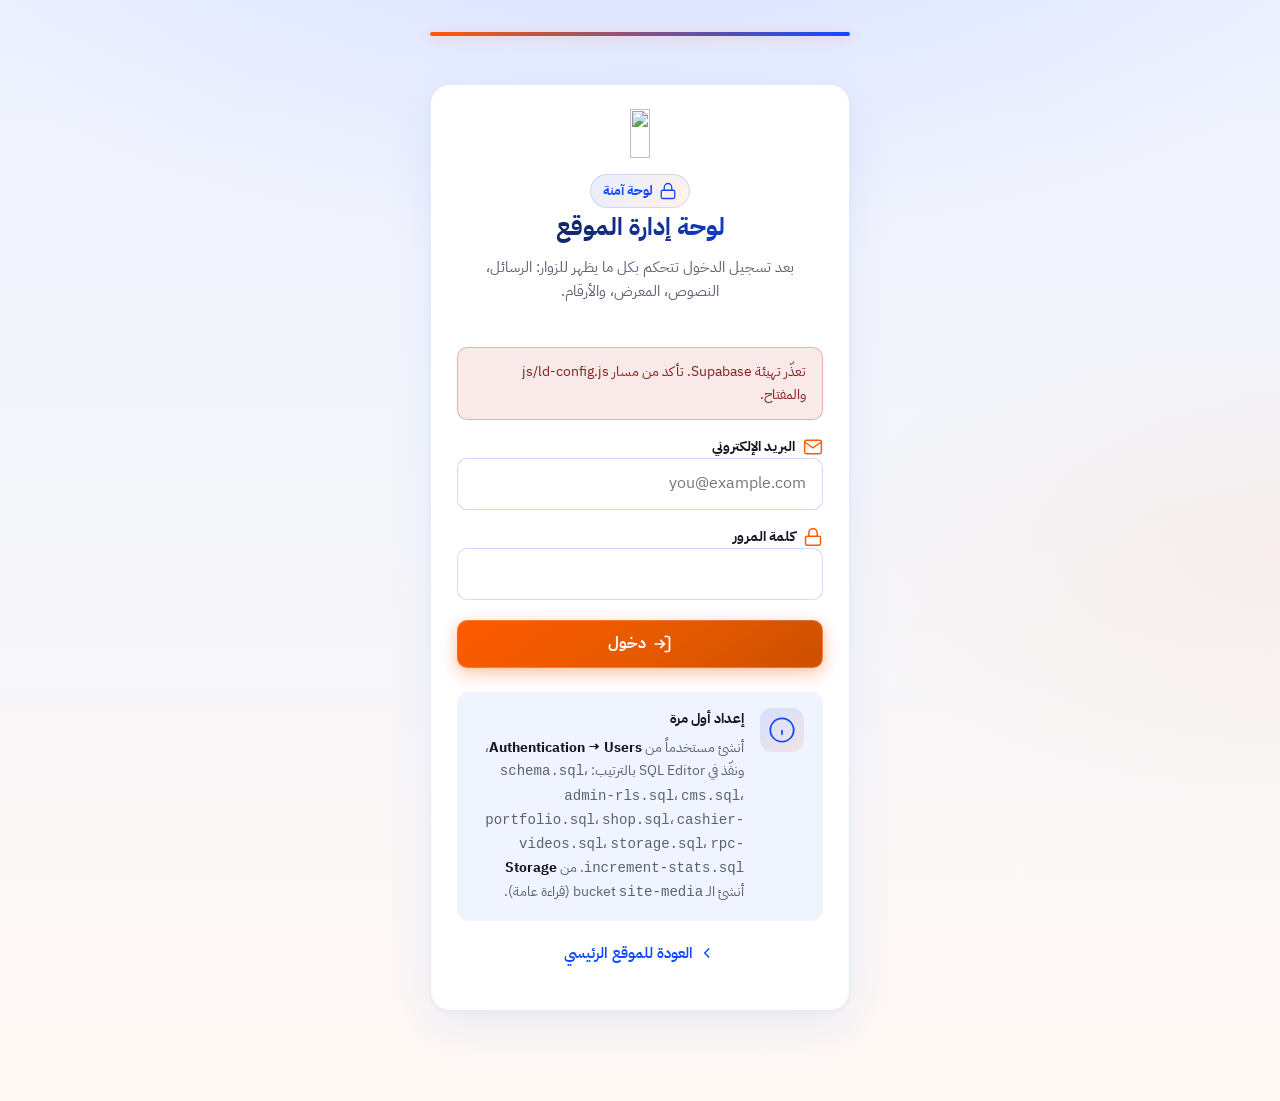
==== LP .com/admin/index.html @ eb0d579b "Add files via upload" ====
<!DOCTYPE html>
<html lang="ar" dir="rtl">
<head>
  <meta charset="UTF-8" />
  <meta name="viewport" content="width=device-width, initial-scale=1, viewport-fit=cover" />
  <meta name="robots" content="noindex, nofollow" />
  <title>إدارة Laptop Duhok</title>
  <link rel="preconnect" href="https://fonts.googleapis.com" />
  <link rel="preconnect" href="https://fonts.gstatic.com" crossorigin />
  <link href="https://fonts.googleapis.com/css2?family=IBM+Plex+Sans+Arabic:wght@400;500;600;700&family=Noto+Sans+Arabic:wght@400;600;700&display=swap" rel="stylesheet" />
  <link rel="stylesheet" href="admin.css" />
</head>
<body class="admin-body">
  <div class="admin-wrap">
    <!-- تسجيل الدخول -->
    <section id="view-login" class="admin-login-screen">
      <div class="admin-login-accent" aria-hidden="true"></div>
      <div class="admin-card login-panel">
        <div class="admin-login-brand">
          <img
            src="https://blogger.googleusercontent.com/img/a/AVvXsEg7UTowS2ohV0fViga3SrYLHn8teFv_bu3JlUvDPOLrHx03TI3DSskV3S3HZBSSYr1bh51bqK0nfwuOLJVDIAbyeyQt7q68mSZCmnWAfd0zvma5nm3W9LfhjI_n6wRY8gpbUKIE_EOSzsUBFvbMr4O-nCcvn5Cn8TBjyUbqWF9Zc_Oowguo3zsE40MS_2xG"
            alt=""
            width="140"
            height="49"
            class="admin-login-logo"
          />
          <div class="admin-login-titles">
            <span class="admin-pill admin-pill--muted">
              <svg class="admin-inline-ico" width="18" height="18" viewBox="0 0 24 24" fill="none" stroke="currentColor" stroke-width="1.75" aria-hidden="true"><rect x="3" y="11" width="18" height="11" rx="2"/><path d="M7 11V7a5 5 0 0110 0v4"/></svg>
              لوحة آمنة
            </span>
            <h1>لوحة إدارة الموقع</h1>
            <p class="lead">بعد تسجيل الدخول تتحكم بكل ما يظهر للزوار: الرسائل، النصوص، المعرض، والأرقام.</p>
          </div>
        </div>
        <p id="login-error" class="admin-msg is-error" role="alert" hidden></p>
        <form id="login-form" class="admin-form" autocomplete="on">
          <label class="admin-field-icon-wrap">
            <span class="admin-field-label-row">
              <span class="admin-field-ico" aria-hidden="true">
                <svg width="20" height="20" viewBox="0 0 24 24" fill="none" stroke="currentColor" stroke-width="1.75"><path d="M4 4h16c1.1 0 2 .9 2 2v12c0 1.1-.9 2-2 2H4c-1.1 0-2-.9-2-2V6c0-1.1.9-2 2-2z"/><path d="M22 6l-10 7L2 6"/></svg>
              </span>
              <span>البريد الإلكتروني</span>
            </span>
            <input type="email" id="login-email" name="email" autocomplete="username" required placeholder="you@example.com" />
          </label>
          <label class="admin-field-icon-wrap">
            <span class="admin-field-label-row">
              <span class="admin-field-ico" aria-hidden="true">
                <svg width="20" height="20" viewBox="0 0 24 24" fill="none" stroke="currentColor" stroke-width="1.75"><rect x="3" y="11" width="18" height="11" rx="2"/><path d="M7 11V7a5 5 0 0110 0v4"/></svg>
              </span>
              <span>كلمة المرور</span>
            </span>
            <input type="password" id="login-password" name="password" autocomplete="current-password" required />
          </label>
          <button type="submit" class="btn btn-primary btn-block">
            <svg width="20" height="20" viewBox="0 0 24 24" fill="none" stroke="currentColor" stroke-width="2" aria-hidden="true"><path d="M15 3h4a2 2 0 012 2v14a2 2 0 01-2 2h-4M10 17l5-5-5-5M15 12H3"/></svg>
            دخول
          </button>
        </form>
        <div class="setup-hint setup-hint--visual">
          <div class="setup-hint-icon" aria-hidden="true">
            <svg width="28" height="28" viewBox="0 0 24 24" fill="none" stroke="currentColor" stroke-width="1.5"><circle cx="12" cy="12" r="10"/><path d="M12 16v-4M12 8h.01"/></svg>
          </div>
          <div>
            <strong>إعداد أول مرة</strong>
            <p>أنشئ مستخدماً من <strong>Authentication → Users</strong>، ونفّذ في SQL Editor بالترتيب: <code>schema.sql</code>، <code>admin-rls.sql</code>، <code>cms.sql</code>، <code>portfolio.sql</code>، <code>shop.sql</code>، <code>cashier-videos.sql</code>، <code>storage.sql</code>، <code>rpc-increment-stats.sql</code>. من <strong>Storage</strong> أنشئ الـ bucket <code>site-media</code> (قراءة عامة).</p>
          </div>
        </div>
        <p class="admin-back-link">
          <a href="../index.html">
            <svg width="18" height="18" viewBox="0 0 24 24" fill="none" stroke="currentColor" stroke-width="2" aria-hidden="true"><path d="M15 18l-6-6 6-6"/></svg>
            العودة للموقع الرئيسي
          </a>
        </p>
      </div>
    </section>

    <!-- لوحة التحكم -->
    <div id="view-dashboard" hidden class="admin-dashboard">
      <header class="admin-site-header">
        <div class="admin-header-inner">
          <a href="../index.html" class="admin-header-brand" title="الموقع الرئيسي">
            <img
              src="https://blogger.googleusercontent.com/img/a/AVvXsEg7UTowS2ohV0fViga3SrYLHn8teFv_bu3JlUvDPOLrHx03TI3DSskV3S3HZBSSYr1bh51bqK0nfwuOLJVDIAbyeyQt7q68mSZCmnWAfd0zvma5nm3W9LfhjI_n6wRY8gpbUKIE_EOSzsUBFvbMr4O-nCcvn5Cn8TBjyUbqWF9Zc_Oowguo3zsE40MS_2xG"
              alt=""
              width="120"
              height="42"
              class="admin-header-logo"
            />
            <span class="admin-header-name">Laptop Duhok</span>
            <span class="admin-header-badge">لوحة التحكم</span>
          </a>
          <div class="admin-top-actions">
            <span id="admin-email" class="admin-user-email" aria-live="polite"></span>
            <button type="button" class="btn btn-ghost btn-sm" id="btn-logout" title="تسجيل الخروج">
              <svg width="18" height="18" viewBox="0 0 24 24" fill="none" stroke="currentColor" stroke-width="1.75" aria-hidden="true"><path d="M9 21H5a2 2 0 01-2-2V5a2 2 0 012-2h4M16 17l5-5-5-5M21 12H9"/></svg>
              خروج
            </button>
            <a class="btn btn-primary btn-sm" href="../index.html" title="معاينة الموقع">
              <svg width="18" height="18" viewBox="0 0 24 24" fill="none" stroke="currentColor" stroke-width="1.75" aria-hidden="true"><circle cx="12" cy="12" r="10"/><path d="M2 12h20M12 2a15 15 0 014 10 15 15 0 01-4 10 15 15 0 01-4-10 15 15 0 014-10z"/></svg>
              الموقع
            </a>
          </div>
        </div>
        <div class="admin-header-accent" aria-hidden="true"></div>
      </header>

      <div class="admin-main">
        <!-- خريطة بصرية: العلاقة بين الأقسام والصفحة الرئيسية -->
        <section class="admin-card admin-map-card" aria-labelledby="admin-map-title">
          <div class="admin-map-intro">
            <span class="admin-map-kicker">
              <svg width="22" height="22" viewBox="0 0 24 24" fill="none" stroke="currentColor" stroke-width="1.75" aria-hidden="true"><polygon points="12 2 2 7 12 12 22 7 12 2"/><polyline points="2 17 12 22 22 17"/><polyline points="2 12 12 17 22 12"/></svg>
              خريطة سريعة
            </span>
            <h2 id="admin-map-title">أين يظهر كل قسم؟</h2>
            <p class="admin-map-lead">الضغط على أي بطاقة يفتح التبويب المناسب. المركز = ما يراه الزائر على الصفحة الرئيسية.</p>
          </div>

          <div class="admin-map" role="group" aria-label="ربط الأقسام بالموقع">
            <button type="button" class="admin-map-node admin-map-node--messages is-active" data-map-tab="messages" title="رسائل التواصل">
              <span class="admin-map-node-ico" aria-hidden="true">
                <svg width="32" height="32" viewBox="0 0 24 24" fill="none" stroke="currentColor" stroke-width="1.5"><path d="M4 4h16c1.1 0 2 .9 2 2v12c0 1.1-.9 2-2 2H4c-1.1 0-2-.9-2-2V6c0-1.1.9-2 2-2z"/><path d="M22 6l-10 7L2 6"/></svg>
              </span>
              <span class="admin-map-node-title">الرسائل</span>
              <span class="admin-map-node-hint">صندوق الوارد</span>
            </button>

            <button type="button" class="admin-map-node admin-map-node--cms" data-map-tab="cms" title="محتوى الموقع">
              <span class="admin-map-node-ico" aria-hidden="true">
                <svg width="32" height="32" viewBox="0 0 24 24" fill="none" stroke="currentColor" stroke-width="1.5"><path d="M14 2H6a2 2 0 00-2 2v16a2 2 0 002 2h12a2 2 0 002-2V8z"/><path d="M14 2v6h6M16 13H8M16 17H8M10 9H8"/></svg>
              </span>
              <span class="admin-map-node-title">النصوص</span>
              <span class="admin-map-node-hint">عناوين وقوائم</span>
            </button>

            <div class="admin-map-hub" aria-hidden="true">
              <div class="admin-map-hub-ring">
                <svg width="40" height="40" viewBox="0 0 24 24" fill="none" stroke="currentColor" stroke-width="1.25"><circle cx="12" cy="12" r="10"/><path d="M2 12h20M12 2a15 15 0 014 10 15 15 0 01-4 10 15 15 0 01-4-10 15 15 0 014-10z"/></svg>
              </div>
              <span class="admin-map-hub-text">الصفحة الرئيسية</span>
              <span class="admin-map-hub-sub">ما يراه الزائر</span>
            </div>

            <button type="button" class="admin-map-node admin-map-node--stats" data-map-tab="stats" title="إحصائيات الموقع">
              <span class="admin-map-node-ico" aria-hidden="true">
                <svg width="32" height="32" viewBox="0 0 24 24" fill="none" stroke="currentColor" stroke-width="1.5"><path d="M4 20V10M12 20V4M20 20v-6"/></svg>
              </span>
              <span class="admin-map-node-title">الأرقام</span>
              <span class="admin-map-node-hint">شريط الإحصائيات</span>
            </button>

            <button type="button" class="admin-map-node admin-map-node--portfolio" data-map-tab="portfolio" title="معرض ووسائط">
              <span class="admin-map-node-ico" aria-hidden="true">
                <svg width="32" height="32" viewBox="0 0 24 24" fill="none" stroke="currentColor" stroke-width="1.5"><rect x="3" y="5" width="18" height="14" rx="2"/><circle cx="8.5" cy="11" r="2"/><path d="M21 15l-5-5L5 21"/></svg>
              </span>
              <span class="admin-map-node-title">المعرض</span>
              <span class="admin-map-node-hint">صور ومشاريع</span>
            </button>
          </div>

          <ul class="admin-flow-legend">
            <li><span class="admin-flow-dot admin-flow-dot--msg"></span> الرسائل لا تُعرض علناً — تبقى هنا فقط.</li>
            <li><span class="admin-flow-dot admin-flow-dot--cms"></span> «النصوص» تملأ تلقائياً أقسام الموقع (عربي + کوردی).</li>
            <li><span class="admin-flow-dot admin-flow-dot--stats"></span> «الأرقام» = القيم في بطاقات الإحصائيات والشريط الرقمي.</li>
            <li><span class="admin-flow-dot admin-flow-dot--pf"></span> «المعرض» يظهر كبطاقات منزلقة عند تفعيل النشر.</li>
          </ul>
        </section>

        <p id="dash-error" class="admin-msg is-error" role="alert" hidden></p>

        <div class="admin-tabs-bar">
          <span class="admin-tabs-hint">
            <svg width="18" height="18" viewBox="0 0 24 24" fill="none" stroke="currentColor" stroke-width="1.75" aria-hidden="true"><path d="M12 2v4M12 18v4M4.93 4.93l2.83 2.83M16.24 16.24l2.83 2.83"/></svg>
            اختر القسم
          </span>
          <nav class="admin-tabs" role="tablist" aria-label="أقسام اللوحة">
            <button type="button" class="admin-tab is-active" role="tab" aria-selected="true" data-tab="messages" id="tab-messages">
              <span class="admin-tab-ico" aria-hidden="true"><svg width="22" height="22" viewBox="0 0 24 24" fill="none" stroke="currentColor" stroke-width="1.75"><path d="M4 4h16c1.1 0 2 .9 2 2v12c0 1.1-.9 2-2 2H4c-1.1 0-2-.9-2-2V6c0-1.1.9-2 2-2z"/><path d="M22 6l-10 7L2 6"/></svg></span>
              <span class="admin-tab-text"><span class="admin-tab-title">رسائل التواصل</span><span class="admin-tab-desc">نموذج «تواصل معنا»</span></span>
            </button>
            <button type="button" class="admin-tab" role="tab" aria-selected="false" data-tab="cms" id="tab-cms">
              <span class="admin-tab-ico" aria-hidden="true"><svg width="22" height="22" viewBox="0 0 24 24" fill="none" stroke="currentColor" stroke-width="1.75"><path d="M14 2H6a2 2 0 00-2 2v16a2 2 0 002 2h12a2 2 0 002-2V8z"/><path d="M14 2v6h6M16 13H8M16 17H8M10 9H8"/></svg></span>
              <span class="admin-tab-text"><span class="admin-tab-title">محتوى الموقع</span><span class="admin-tab-desc">كل النصوص والعناوين</span></span>
            </button>
            <button type="button" class="admin-tab" role="tab" aria-selected="false" data-tab="portfolio" id="tab-portfolio">
              <span class="admin-tab-ico" aria-hidden="true"><svg width="22" height="22" viewBox="0 0 24 24" fill="none" stroke="currentColor" stroke-width="1.75"><rect x="3" y="5" width="18" height="14" rx="2"/><circle cx="8.5" cy="11" r="2"/><path d="M21 15l-5-5L5 21"/></svg></span>
              <span class="admin-tab-text"><span class="admin-tab-title">معرض ووسائط</span><span class="admin-tab-desc">صور + مواصفات</span></span>
            </button>
            <button type="button" class="admin-tab" role="tab" aria-selected="false" data-tab="shop" id="tab-shop">
              <span class="admin-tab-ico" aria-hidden="true"><svg width="22" height="22" viewBox="0 0 24 24" fill="none" stroke="currentColor" stroke-width="1.75"><circle cx="9" cy="21" r="1"/><circle cx="20" cy="21" r="1"/><path d="M1 1h4l2.68 13.39a2 2 0 0 0 2 1.61h9.72a2 2 0 0 0 2-1.61L23 6H6"/></svg></span>
              <span class="admin-tab-text"><span class="admin-tab-title">متجر البيع</span><span class="admin-tab-desc">منتجات وصور</span></span>
            </button>
            <button type="button" class="admin-tab" role="tab" aria-selected="false" data-tab="cashier" id="tab-cashier">
              <span class="admin-tab-ico" aria-hidden="true"><svg width="22" height="22" viewBox="0 0 24 24" fill="none" stroke="currentColor" stroke-width="1.75"><rect x="3" y="5" width="18" height="14" rx="2"/><circle cx="8.5" cy="11" r="2"/><path d="M21 15l-5-5L5 21"/></svg></span>
              <span class="admin-tab-text"><span class="admin-tab-title">شروحات الكاشير</span><span class="admin-tab-desc">فيديوهات يوتيوب</span></span>
            </button>
            <button type="button" class="admin-tab" role="tab" aria-selected="false" data-tab="stats" id="tab-stats">
              <span class="admin-tab-ico" aria-hidden="true"><svg width="22" height="22" viewBox="0 0 24 24" fill="none" stroke="currentColor" stroke-width="1.75"><path d="M4 20V10M12 20V4M20 20v-6"/></svg></span>
              <span class="admin-tab-text"><span class="admin-tab-title">إحصائيات الموقع</span><span class="admin-tab-desc">الأرقام الظاهرة</span></span>
            </button>
          </nav>
        </div>

        <section class="admin-card admin-panel" data-panel="messages" id="panel-messages" role="tabpanel" aria-labelledby="tab-messages">
          <div class="admin-panel-head">
            <span class="admin-panel-ico admin-panel-ico--msg" aria-hidden="true">
              <svg width="28" height="28" viewBox="0 0 24 24" fill="none" stroke="currentColor" stroke-width="1.5"><path d="M4 4h16c1.1 0 2 .9 2 2v12c0 1.1-.9 2-2 2H4c-1.1 0-2-.9-2-2V6c0-1.1.9-2 2-2z"/><path d="M22 6l-10 7L2 6"/></svg>
            </span>
            <div>
              <h2 class="admin-panel-title">رسائل التواصل</h2>
              <p class="admin-panel-sub">كل رسالة أرسلها زائر من نموذج الاتصال في الصفحة الرئيسية تظهر هنا — يمكنك القراءة ثم الحذف.</p>
            </div>
          </div>
          <div class="msg-toolbar">
            <button type="button" class="btn btn-ghost btn-sm" id="btn-refresh-msgs">
              <svg width="18" height="18" viewBox="0 0 24 24" fill="none" stroke="currentColor" stroke-width="1.75" aria-hidden="true"><path d="M23 4v6h-6M1 20v-6h6"/><path d="M3.51 9a9 9 0 0114.85-3.36L23 10M1 14l4.64 4.36A9 9 0 0020.49 15"/></svg>
              تحديث القائمة
            </button>
          </div>
          <p id="msg-loading" class="admin-msg is-info" hidden>جاري التحميل…</p>
          <div class="msg-table-wrap">
            <table class="msg-table" aria-describedby="msg-empty">
              <thead>
                <tr>
                  <th>التاريخ</th>
                  <th>المرسل</th>
                  <th>الرسالة</th>
                  <th>اللغة</th>
                  <th>إجراء</th>
                </tr>
              </thead>
              <tbody id="msg-tbody"></tbody>
            </table>
          </div>
          <p id="msg-empty" class="empty-state" hidden>لا توجد رسائل بعد.</p>
        </section>

        <section class="admin-card admin-panel" data-panel="cms" id="panel-cms" hidden role="tabpanel" aria-labelledby="tab-cms">
          <div class="admin-panel-head">
            <span class="admin-panel-ico admin-panel-ico--cms" aria-hidden="true">
              <svg width="28" height="28" viewBox="0 0 24 24" fill="none" stroke="currentColor" stroke-width="1.5"><path d="M14 2H6a2 2 0 00-2 2v16a2 2 0 002 2h12a2 2 0 002-2V8z"/><path d="M14 2v6h6"/></svg>
            </span>
            <div>
              <h2 class="admin-panel-title">محتوى الصفحة الرئيسية</h2>
              <p class="admin-panel-sub">المجموعات أدناه مرتبة مثل أقسام الموقع: كل حقل له <strong>عربي</strong> و<strong>کوردی</strong>. الفراغ = يبقى النص الافتراضي من الموقع. نفّذ <code>supabase/cms.sql</code> إن لم يكن جدول <code>site_cms</code> موجوداً.</p>
            </div>
          </div>
          <p id="cms-msg" class="admin-msg" role="status" hidden></p>
          <div id="cms-form-root" class="cms-form-root"></div>
          <details class="cms-json-details">
            <summary>
              <span class="cms-json-summary-inner">
                <svg width="20" height="20" viewBox="0 0 24 24" fill="none" stroke="currentColor" stroke-width="1.75" aria-hidden="true"><path d="M14 2H6a2 2 0 00-2 2v16a2 2 0 002 2h12a2 2 0 002-2V8z"/><path d="M14 2v6h6M10 12h4"/></svg>
                تحرير JSON كامل (متقدم)
              </span>
            </summary>
            <label class="cms-json-label">
              <span>لصق كائن JSON للمفاتيح <code>مفتاح: { ar, ckb }</code> — يُدمج مع الحقول عند الحفظ</span>
              <textarea id="cms-json-raw" class="cms-json-area" rows="8" placeholder='{ "meta.title": { "ar": "...", "ckb": "..." } }'></textarea>
            </label>
            <button type="button" class="btn btn-ghost btn-sm" id="btn-cms-apply-json">تطبيق على الحقول</button>
          </details>
          <div class="stat-actions">
            <button type="button" class="btn btn-primary" id="btn-cms-save">
              <svg width="20" height="20" viewBox="0 0 24 24" fill="none" stroke="currentColor" stroke-width="2" aria-hidden="true"><path d="M19 21H5a2 2 0 01-2-2V5a2 2 0 012-2h11l5 5v11a2 2 0 01-2 2z"/><path d="M17 21v-8H7v8M7 3v5h8"/></svg>
              حفظ المحتوى
            </button>
          </div>
        </section>

        <section class="admin-card admin-panel" data-panel="portfolio" id="panel-portfolio" hidden role="tabpanel" aria-labelledby="tab-portfolio">
          <div class="admin-panel-head">
            <span class="admin-panel-ico admin-panel-ico--pf" aria-hidden="true">
              <svg width="28" height="28" viewBox="0 0 24 24" fill="none" stroke="currentColor" stroke-width="1.5"><rect x="3" y="5" width="18" height="14" rx="2"/><circle cx="8.5" cy="11" r="2"/><path d="M21 15l-5-5L5 21"/></svg>
            </span>
            <div>
              <h2 class="admin-panel-title">معرض الأعمال — صور ومواصفات</h2>
              <p class="admin-panel-sub">يظهر في قسم «معرض الأعمال» على الصفحة الرئيسية. اختر التصنيف، ارفع صورة الغلاف، اكتب الوصف والمواصفات (سطر لكل بند). <strong>منشور</strong> = يظهر للزوار؛ إن كان الجدول فارغاً يُعرض المحتوى الافتراضي من الملف.</p>
            </div>
          </div>
          <ol class="admin-steps" aria-label="خطوات سريعة">
            <li><span class="admin-step-num">1</span> مشروع جديد أو تعديل من القائمة</li>
            <li><span class="admin-step-num">2</span> تعبئة العربية والکوردی + رفع الصورة</li>
            <li><span class="admin-step-num">3</span> تفعيل «منشور» ثم حفظ</li>
          </ol>
          <p id="pf-msg" class="admin-msg" role="status" hidden></p>
          <div class="pf-toolbar">
            <button type="button" class="btn btn-primary btn-sm" id="btn-new-portfolio">
              <svg width="18" height="18" viewBox="0 0 24 24" fill="none" stroke="currentColor" stroke-width="2" aria-hidden="true"><path d="M12 5v14M5 12h14"/></svg>
              مشروع جديد
            </button>
          </div>
          <div id="portfolio-editor" class="portfolio-editor" hidden>
            <input type="hidden" id="pf-id" value="" />
            <div class="pf-grid">
              <label class="pf-field">
                <span class="pf-label-with-ico">
                  <svg width="18" height="18" viewBox="0 0 24 24" fill="none" stroke="currentColor" stroke-width="1.75" aria-hidden="true"><path d="M4 4h16v4H4zM4 12h10v8H4zM18 12h2v8h-2z"/></svg>
                  التصنيف
                </span>
                <select id="pf-category">
                  <option value="web">مواقع (web)</option>
                  <option value="app">تطبيقات (app)</option>
                  <option value="brand">هوية (brand)</option>
                </select>
              </label>
              <label class="pf-field">
                <span class="pf-label-with-ico">
                  <svg width="18" height="18" viewBox="0 0 24 24" fill="none" stroke="currentColor" stroke-width="1.75" aria-hidden="true"><path d="M8 6L4 10l4 4M16 18l4-4-4-4"/></svg>
                  ترتيب العرض
                </span>
                <input type="number" id="pf-sort" value="0" min="0" step="1" />
              </label>
              <label class="pf-field pf-check">
                <input type="checkbox" id="pf-published" checked />
                <span class="pf-label-with-ico">
                  <svg width="18" height="18" viewBox="0 0 24 24" fill="none" stroke="currentColor" stroke-width="1.75" aria-hidden="true"><path d="M1 12s4-7 11-7 11 7 11 7-4 7-11 7-11-7-11-7z"/><circle cx="12" cy="12" r="3"/></svg>
                  منشور على الموقع
                </span>
              </label>
            </div>
            <div class="pf-lang-block">
              <h4 class="pf-sub">
                <span class="pf-lang-flag" aria-hidden="true">ع</span>
                عربي
              </h4>
              <label class="pf-field"><span>العنوان</span><input type="text" id="pf-title-ar" /></label>
              <label class="pf-field"><span>سطر تقني / تقنيات</span><input type="text" id="pf-meta-ar" placeholder="React · PWA" /></label>
              <label class="pf-field"><span>الوصف</span><textarea id="pf-desc-ar" rows="3"></textarea></label>
              <label class="pf-field"><span>مواصفات (سطر لكل بند)</span><textarea id="pf-specs-ar" rows="3" placeholder="سطر واحد لكل مواصفة"></textarea></label>
            </div>
            <div class="pf-lang-block">
              <h4 class="pf-sub">
                <span class="pf-lang-flag pf-lang-flag--ckb" aria-hidden="true">ک</span>
                کوردی
              </h4>
              <label class="pf-field"><span>ناونیشان</span><input type="text" id="pf-title-ckb" /></label>
              <label class="pf-field"><span>هێڵی تەکنیکی</span><input type="text" id="pf-meta-ckb" /></label>
              <label class="pf-field"><span>وەسف</span><textarea id="pf-desc-ckb" rows="3"></textarea></label>
              <label class="pf-field"><span>تایبەتمەندی (هەر دێڕێک لە دێڕێکدا)</span><textarea id="pf-specs-ckb" rows="3"></textarea></label>
            </div>
            <label class="pf-field">
              <span class="pf-label-with-ico">
                <svg width="18" height="18" viewBox="0 0 24 24" fill="none" stroke="currentColor" stroke-width="1.75" aria-hidden="true"><rect x="3" y="5" width="18" height="14" rx="2"/><circle cx="8.5" cy="11" r="2"/><path d="M21 15l-5-5L5 21"/></svg>
                صورة الغلاف (JPG / PNG / WebP — حتى 5 ميجا)
              </span>
              <input type="file" id="pf-file" accept="image/jpeg,image/png,image/webp,image/gif" />
            </label>
            <div id="pf-current-img" class="pf-current-img"></div>
            <div class="pf-form-actions">
              <button type="button" class="btn btn-primary" id="pf-save">
                <svg width="18" height="18" viewBox="0 0 24 24" fill="none" stroke="currentColor" stroke-width="2" aria-hidden="true"><path d="M19 21H5a2 2 0 01-2-2V5a2 2 0 012-2h11l5 5v11a2 2 0 01-2 2z"/><path d="M17 21v-8H7v8M7 3v5h8"/></svg>
                حفظ
              </button>
              <button type="button" class="btn btn-ghost" id="pf-cancel">إلغاء</button>
            </div>
          </div>
          <div id="portfolio-list-host"></div>
        </section>

        <section class="admin-card admin-panel" data-panel="shop" id="panel-shop" hidden role="tabpanel" aria-labelledby="tab-shop">
          <div class="admin-panel-head">
            <span class="admin-panel-ico admin-panel-ico--pf" aria-hidden="true">
              <svg width="28" height="28" viewBox="0 0 24 24" fill="none" stroke="currentColor" stroke-width="1.5"><circle cx="9" cy="21" r="1"/><circle cx="20" cy="21" r="1"/><path d="M1 1h4l2.68 13.39a2 2 0 0 0 2 1.61h9.72a2 2 0 0 0 2-1.61L23 6H6"/></svg>
            </span>
            <div>
              <h2 class="admin-panel-title">متجر البيع — منتجات وصور</h2>
              <p class="admin-panel-sub">ما تضيفه هنا يظهر في <a href="../shop.html" target="_blank" rel="noopener">shop.html</a> للزوار. أنشئ التصنيفات أولاً ثم المنتجات. الصور تُرفع إلى <code>site-media/shop/products/</code>. نفّذ <code>supabase/shop.sql</code> إن لم تكن الجداول موجودة.</p>
            </div>
          </div>
          <p id="shop-msg" class="admin-msg" role="status" hidden></p>

          <h3 class="pf-sub" style="margin-top:0">التصنيفات (تبويبات المتجر)</h3>
          <p class="admin-panel-sub" style="margin-top:0.35rem">المعرّف <code>slug</code> لاتيني ثابت (مثل <code>laptops</code>) — لا يُنصح بتغييره بعد وجود منتجات.</p>
          <div class="pf-toolbar">
            <button type="button" class="btn btn-primary btn-sm" id="btn-new-shop-cat">
              <svg width="18" height="18" viewBox="0 0 24 24" fill="none" stroke="currentColor" stroke-width="2" aria-hidden="true"><path d="M12 5v14M5 12h14"/></svg>
              تصنيف جديد
            </button>
          </div>
          <div id="shop-cat-editor" class="portfolio-editor" hidden>
            <input type="hidden" id="sc-id" value="" />
            <div class="pf-grid">
              <label class="pf-field">
                <span>المعرّف (slug)</span>
                <input type="text" id="sc-slug" placeholder="مثال: accessories" dir="ltr" autocomplete="off" />
              </label>
              <label class="pf-field">
                <span>أيقونة التبويب</span>
                <select id="sc-icon">
                  <option value="monitor">monitor</option>
                  <option value="laptop">laptop</option>
                  <option value="layers">layers</option>
                  <option value="keyboard">keyboard</option>
                  <option value="package">package</option>
                </select>
              </label>
              <label class="pf-field">
                <span>ترتيب</span>
                <input type="number" id="sc-sort" value="0" min="0" step="1" />
              </label>
              <label class="pf-field pf-check">
                <input type="checkbox" id="sc-active" checked />
                <span>تصنيف نشط (يظهر للزوار)</span>
              </label>
            </div>
            <div class="pf-lang-block">
              <h4 class="pf-sub"><span class="pf-lang-flag" aria-hidden="true">ع</span> عربي</h4>
              <label class="pf-field"><span>اسم التبويب</span><input type="text" id="sc-name-ar" /></label>
            </div>
            <div class="pf-lang-block">
              <h4 class="pf-sub"><span class="pf-lang-flag pf-lang-flag--ckb" aria-hidden="true">ک</span> کوردی</h4>
              <label class="pf-field"><span>ناوی تاب</span><input type="text" id="sc-name-ckb" /></label>
            </div>
            <div class="pf-form-actions">
              <button type="button" class="btn btn-primary" id="sc-save">حفظ التصنيف</button>
              <button type="button" class="btn btn-ghost" id="sc-cancel">إلغاء</button>
            </div>
          </div>
          <div id="shop-cat-list-host"></div>

          <h3 class="pf-sub" style="margin-top:1.75rem">المنتجات</h3>
          <div class="pf-toolbar">
            <button type="button" class="btn btn-primary btn-sm" id="btn-new-shop-prod">
              <svg width="18" height="18" viewBox="0 0 24 24" fill="none" stroke="currentColor" stroke-width="2" aria-hidden="true"><path d="M12 5v14M5 12h14"/></svg>
              منتج جديد
            </button>
          </div>
          <div id="shop-prod-editor" class="portfolio-editor" hidden>
            <input type="hidden" id="sp-id" value="" />
            <label class="pf-field">
              <span>التصنيف</span>
              <select id="sp-category"></select>
            </label>
            <div class="pf-grid">
              <label class="pf-field">
                <span>السعر (دينار عراقي)</span>
                <input type="number" id="sp-price" min="0" step="1" placeholder="0" dir="ltr" />
              </label>
              <label class="pf-field">
                <span>ترتيب العرض</span>
                <input type="number" id="sp-sort" value="0" min="0" step="1" />
              </label>
              <label class="pf-field pf-check">
                <input type="checkbox" id="sp-published" checked />
                <span>منشور في المتجر</span>
              </label>
            </div>
            <div class="pf-lang-block">
              <h4 class="pf-sub"><span class="pf-lang-flag" aria-hidden="true">ع</span> عربي</h4>
              <label class="pf-field"><span>اسم المنتج</span><input type="text" id="sp-name-ar" /></label>
              <label class="pf-field"><span>الوصف</span><textarea id="sp-desc-ar" rows="3"></textarea></label>
              <label class="pf-field"><span>شارة (اختياري)</span><input type="text" id="sp-badge-ar" placeholder="جديد / خصم" /></label>
            </div>
            <div class="pf-lang-block">
              <h4 class="pf-sub"><span class="pf-lang-flag pf-lang-flag--ckb" aria-hidden="true">ک</span> کوردی</h4>
              <label class="pf-field"><span>ناوی بەرهەم</span><input type="text" id="sp-name-ckb" /></label>
              <label class="pf-field"><span>وەسف</span><textarea id="sp-desc-ckb" rows="3"></textarea></label>
              <label class="pf-field"><span>پێچەوان (ئارەزوومەندانە)</span><input type="text" id="sp-badge-ckb" /></label>
            </div>
            <label class="pf-field">
              <span class="pf-label-with-ico">
                <svg width="18" height="18" viewBox="0 0 24 24" fill="none" stroke="currentColor" stroke-width="1.75" aria-hidden="true"><rect x="3" y="5" width="18" height="14" rx="2"/><circle cx="8.5" cy="11" r="2"/><path d="M21 15l-5-5L5 21"/></svg>
                صورة المنتج (JPG / PNG / WebP — حتى 5 ميجا)
              </span>
              <input type="file" id="sp-file" accept="image/jpeg,image/png,image/webp,image/gif" />
            </label>
            <div id="sp-current-img" class="pf-current-img"></div>
            <div class="pf-form-actions">
              <button type="button" class="btn btn-primary" id="sp-save">حفظ المنتج</button>
              <button type="button" class="btn btn-ghost" id="sp-cancel">إلغاء</button>
            </div>
          </div>
          <div id="shop-prod-list-host"></div>
        </section>

        <section class="admin-card admin-panel" data-panel="cashier" id="panel-cashier" hidden role="tabpanel" aria-labelledby="tab-cashier">
          <div class="admin-panel-head">
            <span class="admin-panel-ico admin-panel-ico--pf" aria-hidden="true">
              <svg width="28" height="28" viewBox="0 0 24 24" fill="none" stroke="currentColor" stroke-width="1.5"><rect x="3" y="5" width="18" height="14" rx="2"/><circle cx="8.5" cy="11" r="2"/><path d="M21 15l-5-5L5 21"/></svg>
            </span>
            <div>
              <h2 class="admin-panel-title">شروحات نظام الكاشير (يوتيوب)</h2>
              <p class="admin-panel-sub">يظهر ما هو <strong>منشور</strong> في صفحة <a href="../cashier-tutorials.html" target="_blank" rel="noopener">cashier-tutorials.html</a>. الصق رابط الفيديو كاملاً أو معرف الـ 11 حرفاً فقط. نفّذ <code>supabase/cashier-videos.sql</code> إن لم يكن الجدول موجوداً.</p>
            </div>
          </div>
          <p id="cv-msg" class="admin-msg" role="status" hidden></p>
          <div class="pf-toolbar">
            <button type="button" class="btn btn-primary btn-sm" id="btn-new-cashier">
              <svg width="18" height="18" viewBox="0 0 24 24" fill="none" stroke="currentColor" stroke-width="2" aria-hidden="true"><path d="M12 5v14M5 12h14"/></svg>
              فيديو جديد
            </button>
          </div>
          <div id="cashier-editor" class="portfolio-editor" hidden>
            <input type="hidden" id="cv-id" value="" />
            <label class="pf-field">
              <span class="pf-label-with-ico">
                <svg width="18" height="18" viewBox="0 0 24 24" fill="currentColor" aria-hidden="true"><path d="M23.498 6.186a3.016 3.016 0 00-2.122-2.136C19.505 3.545 12 3.545 12 3.545s-7.505 0-9.377.505A3.017 3.017 0 00.502 6.186C0 8.07 0 12 0 12s0 3.93.502 5.814a3.016 3.016 0 002.122 2.136c1.871.505 9.376.505 9.376.505s7.505 0 9.377-.505a3.015 3.015 0 002.122-2.136C24 15.93 24 12 24 12s0-3.93-.502-5.814zM9.545 15.568V8.432L15.818 12l-6.273 3.568z"/></svg>
                رابط يوتيوب أو المعرف
              </span>
              <input type="text" id="cv-youtube" placeholder="https://www.youtube.com/watch?v=… أو dQw4w9WgXcQ" dir="ltr" />
            </label>
            <div class="pf-grid pf-grid--cashier">
              <label class="pf-field">
                <span>التصنيف</span>
                <select id="cv-category">
                  <option value="basics">البداية</option>
                  <option value="sales">المبيعات</option>
                  <option value="reports">التقارير</option>
                  <option value="settings">الإعدادات</option>
                  <option value="hardware">الأجهزة</option>
                </select>
              </label>
              <label class="pf-field">
                <span>ترتيب العرض</span>
                <input type="number" id="cv-sort" value="0" min="0" step="1" />
              </label>
              <label class="pf-field">
                <span>مدة عرض (اختياري)</span>
                <input type="text" id="cv-duration" placeholder="12:34 أو نص قصير" />
              </label>
              <label class="pf-field pf-check">
                <input type="checkbox" id="cv-published" checked />
                <span>منشور على الموقع</span>
              </label>
            </div>
            <div class="pf-lang-block">
              <h4 class="pf-sub"><span class="pf-lang-flag" aria-hidden="true">ع</span> عربي</h4>
              <label class="pf-field"><span>عنوان الحلقة</span><input type="text" id="cv-title-ar" /></label>
              <label class="pf-field"><span>الوصف</span><textarea id="cv-desc-ar" rows="3"></textarea></label>
            </div>
            <div class="pf-lang-block">
              <h4 class="pf-sub"><span class="pf-lang-flag pf-lang-flag--ckb" aria-hidden="true">ک</span> کوردی</h4>
              <label class="pf-field"><span>ناونیشان</span><input type="text" id="cv-title-ckb" /></label>
              <label class="pf-field"><span>وەسف</span><textarea id="cv-desc-ckb" rows="3"></textarea></label>
            </div>
            <div class="pf-form-actions">
              <button type="button" class="btn btn-primary" id="cv-save">حفظ</button>
              <button type="button" class="btn btn-ghost" id="cv-cancel">إلغاء</button>
            </div>
          </div>
          <div id="cashier-list-host"></div>
        </section>

        <section class="admin-card admin-panel" data-panel="stats" id="panel-stats" hidden role="tabpanel" aria-labelledby="tab-stats">
          <div class="admin-panel-head">
            <span class="admin-panel-ico admin-panel-ico--stats" aria-hidden="true">
              <svg width="28" height="28" viewBox="0 0 24 24" fill="none" stroke="currentColor" stroke-width="1.5"><path d="M4 20V10M12 20V4M20 20v-6"/></svg>
            </span>
            <div>
              <h2 class="admin-panel-title">الأرقام المعروضة في الصفحة الرئيسية</h2>
              <p class="admin-panel-sub">كل حقل يطابق مكانه في الموقع (الشريط الرقمي أو بطاقات الإحصائيات). عند الحفظ يُحدَّث <code>site_stats</code> ويظهر التغيير بعد تحديث الصفحة.</p>
            </div>
          </div>
          <p id="stats-msg" class="admin-msg" role="status" hidden></p>
          <div id="stats-fields" class="stats-form-grid"></div>
          <div class="stat-actions">
            <button type="button" class="btn btn-primary" id="btn-save-stats">
              <svg width="20" height="20" viewBox="0 0 24 24" fill="none" stroke="currentColor" stroke-width="2" aria-hidden="true"><path d="M19 21H5a2 2 0 01-2-2V5a2 2 0 012-2h11l5 5v11a2 2 0 01-2 2z"/><path d="M17 21v-8H7v8M7 3v5h8"/></svg>
              حفظ الأرقام
            </button>
          </div>
        </section>
      </div>
    </div>
  </div>

  <script src="https://cdn.jsdelivr.net/npm/@supabase/supabase-js@2.49.1/dist/umd/supabase.min.js"></script>
  <script src="../js/ld-config.js"></script>
  <script src="../js/cms-keys.js"></script>
  <script src="admin.js"></script>
  <script src="cms-panel.js"></script>
  <script src="portfolio-panel.js"></script>
  <script src="shop-panel.js"></script>
  <script src="cashier-panel.js"></script>
</body>
</html>
---- LP .com/admin/admin.css ----
/* Laptop Duhok — لوحة الإدارة (مطابقة هوية الموقع الخارجي) */
:root {
  --brand-orange: #ff5a00;
  --brand-blue: #0e4aff;
  --surface: #ffffff;
  --surface-muted: #f4f6fb;
  --text: #141722;
  --text-muted: #5a6172;
  --danger: #c42b2b;
  --radius: 14px;
  --radius-lg: 20px;
  --font: "IBM Plex Sans Arabic", "Noto Sans Arabic", system-ui, sans-serif;
  --shadow-sm: 0 2px 8px rgba(15, 23, 42, 0.05), 0 8px 24px rgba(14, 74, 255, 0.06);
  --shadow-card: 0 2px 4px rgba(15, 23, 42, 0.03), 0 16px 48px rgba(14, 74, 255, 0.08);
  --ease-soft: cubic-bezier(0.4, 0, 0.2, 1);
}

*,
*::before,
*::after {
  box-sizing: border-box;
}

html {
  font-size: 16px;
}

body.admin-body {
  margin: 0;
  min-height: 100vh;
  font-family: var(--font);
  color: var(--text);
  background: var(--surface-muted);
  background-image: radial-gradient(ellipse 120% 80% at 50% -20%, rgba(14, 74, 255, 0.12), transparent 55%),
    radial-gradient(ellipse 80% 50% at 100% 50%, rgba(255, 90, 0, 0.06), transparent 45%),
    linear-gradient(180deg, #eef2ff 0%, var(--surface-muted) 40%, #fff8f4 100%);
  line-height: 1.6;
  -webkit-font-smoothing: antialiased;
}

a {
  color: var(--brand-blue);
  text-decoration: none;
}
a:hover {
  text-decoration: underline;
}

.admin-wrap {
  width: min(1120px, calc(100% - clamp(1rem, 4vw, 2rem)));
  margin: 0 auto;
  padding: 1.5rem 0 3rem;
}

.admin-main {
  display: flex;
  flex-direction: column;
  gap: 1.25rem;
}

/* ——— تسجيل الدخول ——— */
.admin-login-screen {
  position: relative;
  padding-top: 0.5rem;
}

.admin-login-accent {
  height: 4px;
  border-radius: 999px;
  max-width: 420px;
  margin: 0 auto 1.25rem;
  background: linear-gradient(90deg, var(--brand-orange), var(--brand-blue));
  box-shadow: 0 2px 12px rgba(255, 90, 0, 0.25);
}

.admin-login-brand {
  display: flex;
  flex-direction: column;
  align-items: center;
  gap: 1rem;
  text-align: center;
  margin-bottom: 1.25rem;
}

.admin-login-logo {
  max-height: 52px;
  width: auto;
}

.admin-login-titles h1 {
  margin: 0.35rem 0 0.5rem;
  font-size: 1.45rem;
  font-weight: 800;
  background: linear-gradient(135deg, var(--text) 0%, var(--brand-blue) 100%);
  -webkit-background-clip: text;
  background-clip: text;
  color: transparent;
}

.admin-pill {
  display: inline-flex;
  align-items: center;
  gap: 0.35rem;
  padding: 0.35rem 0.75rem;
  border-radius: 999px;
  font-size: 0.8rem;
  font-weight: 700;
}

.admin-pill--muted {
  background: linear-gradient(135deg, rgba(14, 74, 255, 0.1), rgba(255, 90, 0, 0.08));
  color: var(--brand-blue);
  border: 1px solid rgba(14, 74, 255, 0.15);
}

.admin-inline-ico {
  flex-shrink: 0;
  display: block;
}

.admin-field-icon-wrap .admin-field-label-row {
  display: flex;
  align-items: center;
  gap: 0.5rem;
}

.admin-field-ico {
  color: var(--brand-orange);
  display: flex;
  flex-shrink: 0;
}

.btn-block {
  width: 100%;
  justify-content: center;
  margin-top: 0.25rem;
}

.admin-back-link {
  margin-top: 1.25rem;
  text-align: center;
}

.admin-back-link a {
  display: inline-flex;
  align-items: center;
  gap: 0.35rem;
  font-weight: 600;
  font-size: 0.95rem;
}

.setup-hint--visual {
  display: flex;
  gap: 1rem;
  align-items: flex-start;
  text-align: right;
}

.setup-hint-icon {
  flex-shrink: 0;
  width: 44px;
  height: 44px;
  display: flex;
  align-items: center;
  justify-content: center;
  border-radius: 12px;
  background: linear-gradient(145deg, rgba(14, 74, 255, 0.12), rgba(255, 90, 0, 0.1));
  color: var(--brand-blue);
}

.setup-hint--visual p {
  margin: 0.35rem 0 0;
  font-size: 0.88rem;
  line-height: 1.65;
}

/* ——— رأس لوحة التحكم (مشابه للهيدر الخارجي) ——— */
.admin-site-header {
  position: sticky;
  top: 0;
  z-index: 50;
  margin-bottom: 1.5rem;
  background: rgba(255, 255, 255, 0.92);
  backdrop-filter: blur(12px);
  -webkit-backdrop-filter: blur(12px);
  border-radius: var(--radius-lg);
  border: 1px solid rgba(14, 74, 255, 0.1);
  box-shadow: var(--shadow-sm);
  overflow: hidden;
}

.admin-header-inner {
  display: flex;
  flex-wrap: wrap;
  align-items: center;
  justify-content: space-between;
  gap: 1rem;
  padding: 0.85rem 1.25rem;
  min-height: 72px;
}

.admin-header-brand {
  display: inline-flex;
  align-items: center;
  gap: 0.65rem;
  text-decoration: none;
  color: inherit;
}

.admin-header-brand:hover {
  text-decoration: none;
}

.admin-header-logo {
  max-height: 42px;
  width: auto;
  border-radius: 8px;
}

.admin-header-name {
  font-weight: 800;
  font-size: 1.05rem;
}

.admin-header-badge {
  font-size: 0.72rem;
  font-weight: 800;
  text-transform: uppercase;
  letter-spacing: 0.04em;
  padding: 0.25rem 0.55rem;
  border-radius: 999px;
  background: linear-gradient(135deg, rgba(14, 74, 255, 0.14), rgba(255, 90, 0, 0.12));
  color: var(--brand-blue);
  border: 1px solid rgba(14, 74, 255, 0.2);
}

.admin-header-accent {
  height: 3px;
  background: linear-gradient(90deg, var(--brand-orange), var(--brand-blue));
}

.admin-top-actions .btn {
  display: inline-flex;
  align-items: center;
  gap: 0.4rem;
}

.admin-top-actions {
  display: flex;
  align-items: center;
  gap: 0.75rem;
  flex-wrap: wrap;
}

.admin-user-email {
  font-size: 0.875rem;
  color: var(--text-muted);
  max-width: 14rem;
  overflow: hidden;
  text-overflow: ellipsis;
}

/* بطاقات */
.admin-card {
  background: var(--surface);
  border-radius: var(--radius-lg);
  padding: 1.5rem 1.65rem;
  box-shadow: var(--shadow-card);
  border: 1px solid rgba(14, 74, 255, 0.1);
  margin-bottom: 0;
}

.admin-card h2 {
  margin: 0 0 1rem;
  font-size: 1.15rem;
  font-weight: 800;
}

.admin-panel-title {
  margin: 0 0 0.35rem;
  font-size: 1.2rem;
  font-weight: 800;
  color: var(--text);
}

.admin-panel-sub {
  margin: 0;
  font-size: 0.92rem;
  color: var(--text-muted);
  line-height: 1.7;
  max-width: 58rem;
}

.admin-panel-head {
  display: flex;
  gap: 1rem;
  align-items: flex-start;
  margin-bottom: 1.25rem;
  padding-bottom: 1rem;
  border-bottom: 1px dashed rgba(14, 74, 255, 0.15);
}

.admin-panel-ico {
  flex-shrink: 0;
  width: 52px;
  height: 52px;
  display: flex;
  align-items: center;
  justify-content: center;
  border-radius: 14px;
  color: #fff;
}

.admin-panel-ico--msg {
  background: linear-gradient(145deg, var(--brand-blue), #2a5cff);
  box-shadow: 0 4px 14px rgba(14, 74, 255, 0.25);
}

.admin-panel-ico--cms {
  background: linear-gradient(145deg, #2a5cff, var(--brand-orange));
  box-shadow: 0 4px 14px rgba(255, 90, 0, 0.2);
}

.admin-panel-ico--pf {
  background: linear-gradient(145deg, var(--brand-orange), #e85a00);
  box-shadow: 0 4px 14px rgba(255, 90, 0, 0.22);
}

.admin-panel-ico--stats {
  background: linear-gradient(145deg, var(--brand-blue), var(--brand-orange));
  box-shadow: 0 4px 16px rgba(14, 74, 255, 0.2);
}

.admin-steps {
  display: flex;
  flex-wrap: wrap;
  gap: 0.75rem 1.25rem;
  margin: 0 0 1.25rem;
  padding: 0.85rem 1rem;
  list-style: none;
  border-radius: var(--radius);
  background: linear-gradient(135deg, rgba(14, 74, 255, 0.06), rgba(255, 90, 0, 0.05));
  border: 1px solid rgba(14, 74, 255, 0.1);
  font-size: 0.88rem;
  color: var(--text-muted);
}

.admin-steps li {
  display: flex;
  align-items: center;
  gap: 0.5rem;
}

.admin-step-num {
  display: inline-flex;
  align-items: center;
  justify-content: center;
  min-width: 26px;
  height: 26px;
  border-radius: 8px;
  font-weight: 800;
  font-size: 0.8rem;
  color: #fff;
  background: var(--brand-blue);
}

/* تسجيل الدخول */
.login-panel {
  max-width: 420px;
  margin: 3rem auto;
}

.login-panel h1 {
  margin: 0 0 0.5rem;
  font-size: 1.5rem;
}

.login-panel .lead {
  margin: 0 0 1.5rem;
  color: var(--text-muted);
  font-size: 0.95rem;
}

.admin-form label {
  display: block;
  margin-bottom: 1rem;
}

.admin-form label > span:not(.admin-field-label-row) {
  display: block;
  font-weight: 700;
  font-size: 0.88rem;
  margin-bottom: 0.4rem;
}

.admin-field-label-row span:last-child {
  font-weight: 700;
  font-size: 0.88rem;
}

.admin-form input[type="email"],
.admin-form input[type="password"],
.admin-form input[type="number"] {
  width: 100%;
  padding: 0.75rem 1rem;
  border-radius: 10px;
  border: 1px solid rgba(14, 74, 255, 0.2);
  font: inherit;
  background: #fff;
}

.admin-form input:focus {
  outline: none;
  border-color: var(--brand-blue);
  box-shadow: 0 0 0 3px rgba(14, 74, 255, 0.15);
}

.btn {
  display: inline-flex;
  align-items: center;
  justify-content: center;
  gap: 0.35rem;
  padding: 0.65rem 1.25rem;
  border-radius: 10px;
  font: inherit;
  font-weight: 700;
  cursor: pointer;
  border: none;
  transition: transform 0.15s ease, box-shadow 0.15s ease;
}

.btn:disabled {
  opacity: 0.55;
  cursor: not-allowed;
}

.btn-primary {
  background: linear-gradient(145deg, var(--brand-orange) 0%, #e85a00 50%, #cc4f00 100%);
  color: #fff;
  border: 1px solid rgba(255, 255, 255, 0.2);
  box-shadow: 0 4px 14px rgba(255, 90, 0, 0.28), 0 8px 24px rgba(255, 90, 0, 0.12);
}

.btn-primary:hover:not(:disabled) {
  transform: translateY(-1px);
}

.btn-ghost {
  background: #fff;
  color: var(--brand-blue);
  border: 1px solid rgba(14, 74, 255, 0.25);
}

.btn-danger {
  background: #fff;
  color: var(--danger);
  border: 1px solid rgba(196, 43, 43, 0.35);
  font-size: 0.875rem;
  padding: 0.4rem 0.75rem;
}

.btn-sm {
  padding: 0.45rem 0.85rem;
  font-size: 0.875rem;
}

.admin-msg {
  padding: 0.75rem 1rem;
  border-radius: 10px;
  margin-bottom: 1rem;
  font-size: 0.9rem;
}

.admin-msg.is-error {
  background: rgba(196, 43, 43, 0.1);
  border: 1px solid rgba(196, 43, 43, 0.3);
  color: #8a1c1c;
}

.admin-msg.is-success {
  background: rgba(34, 160, 107, 0.12);
  border: 1px solid rgba(34, 160, 107, 0.35);
}

.admin-msg.is-info {
  background: rgba(14, 74, 255, 0.08);
  border: 1px solid rgba(14, 74, 255, 0.2);
  color: var(--text);
}

/* خريطة الأقسام */
.admin-map-card {
  border: 1px solid rgba(14, 74, 255, 0.12);
  background: linear-gradient(165deg, #fff 0%, rgba(14, 74, 255, 0.03) 100%);
}

.admin-map-intro {
  text-align: center;
  margin-bottom: 1.5rem;
}

.admin-map-kicker {
  display: inline-flex;
  align-items: center;
  gap: 0.4rem;
  font-size: 0.8rem;
  font-weight: 700;
  color: var(--brand-blue);
  margin-bottom: 0.5rem;
}

.admin-map-intro h2 {
  margin: 0 0 0.5rem;
  font-size: 1.25rem;
  font-weight: 800;
}

.admin-map-lead {
  margin: 0 auto;
  max-width: 36rem;
  font-size: 0.92rem;
  color: var(--text-muted);
  line-height: 1.65;
}

.admin-map {
  display: grid;
  grid-template-columns: 1fr auto 1fr;
  grid-template-rows: auto auto auto;
  gap: 0.75rem 1rem;
  align-items: center;
  justify-items: center;
  max-width: 520px;
  margin: 0 auto 1.25rem;
  padding: 0.5rem;
}

.admin-map-node--messages {
  grid-column: 1;
  grid-row: 1;
}

.admin-map-node--cms {
  grid-column: 3;
  grid-row: 1;
}

.admin-map-hub {
  grid-column: 2;
  grid-row: 2;
}

.admin-map-node--stats {
  grid-column: 1;
  grid-row: 3;
}

.admin-map-node--portfolio {
  grid-column: 3;
  grid-row: 3;
}

.admin-map-node {
  display: flex;
  flex-direction: column;
  align-items: center;
  gap: 0.35rem;
  width: 100%;
  max-width: 160px;
  padding: 0.85rem 0.65rem;
  border: 2px solid rgba(14, 74, 255, 0.15);
  border-radius: var(--radius-lg);
  background: #fff;
  cursor: pointer;
  font: inherit;
  color: inherit;
  text-decoration: none;
  transition: border-color 0.2s var(--ease-soft), box-shadow 0.2s, transform 0.2s;
  box-shadow: var(--shadow-sm);
}

.admin-map-node:hover {
  border-color: rgba(14, 74, 255, 0.35);
  box-shadow: 0 8px 28px rgba(14, 74, 255, 0.12);
  transform: translateY(-2px);
}

.admin-map-node.is-active {
  border-color: var(--brand-orange);
  box-shadow: 0 6px 24px rgba(255, 90, 0, 0.18);
  background: linear-gradient(180deg, #fff 0%, rgba(255, 90, 0, 0.06) 100%);
}

.admin-map-node-ico {
  color: var(--brand-blue);
  display: flex;
}

.admin-map-node--messages .admin-map-node-ico {
  color: var(--brand-blue);
}

.admin-map-node--cms .admin-map-node-ico {
  color: #2a5cff;
}

.admin-map-node--stats .admin-map-node-ico {
  color: var(--brand-orange);
}

.admin-map-node--portfolio .admin-map-node-ico {
  color: var(--brand-orange);
}

.admin-map-node-title {
  font-weight: 800;
  font-size: 0.95rem;
}

.admin-map-node-hint {
  font-size: 0.72rem;
  color: var(--text-muted);
  line-height: 1.3;
  text-align: center;
}

.admin-map-hub {
  display: flex;
  flex-direction: column;
  align-items: center;
  gap: 0.35rem;
  padding: 1rem 1.25rem;
  border-radius: 999px;
  background: linear-gradient(145deg, var(--brand-blue), #1a52e6 40%, var(--brand-orange));
  color: #fff;
  box-shadow: 0 10px 36px rgba(14, 74, 255, 0.28);
  min-width: 140px;
  text-align: center;
}

.admin-map-hub-ring {
  display: flex;
  align-items: center;
  justify-content: center;
  opacity: 0.95;
}

.admin-map-hub-text {
  font-weight: 800;
  font-size: 0.85rem;
  line-height: 1.3;
}

.admin-map-hub-sub {
  font-size: 0.68rem;
  opacity: 0.92;
  font-weight: 600;
}

.admin-flow-legend {
  margin: 0;
  padding: 0.85rem 1rem;
  list-style: none;
  border-radius: var(--radius);
  background: rgba(14, 74, 255, 0.04);
  border: 1px solid rgba(14, 74, 255, 0.1);
  font-size: 0.82rem;
  color: var(--text-muted);
  line-height: 1.65;
}

.admin-flow-legend li {
  display: flex;
  align-items: flex-start;
  gap: 0.5rem;
  margin-bottom: 0.45rem;
}

.admin-flow-legend li:last-child {
  margin-bottom: 0;
}

.admin-flow-dot {
  flex-shrink: 0;
  width: 10px;
  height: 10px;
  border-radius: 50%;
  margin-top: 0.35rem;
}

.admin-flow-dot--msg {
  background: var(--brand-blue);
}
.admin-flow-dot--cms {
  background: #5a7cff;
}
.admin-flow-dot--stats {
  background: var(--brand-orange);
}
.admin-flow-dot--pf {
  background: linear-gradient(135deg, var(--brand-orange), var(--brand-blue));
}

/* تبويبات */
.admin-tabs-bar {
  display: flex;
  flex-direction: column;
  gap: 0.65rem;
  margin-bottom: 0.25rem;
}

.admin-tabs-hint {
  display: inline-flex;
  align-items: center;
  gap: 0.4rem;
  font-size: 0.8rem;
  font-weight: 700;
  color: var(--text-muted);
}

.admin-tabs {
  display: grid;
  grid-template-columns: repeat(auto-fit, minmax(200px, 1fr));
  gap: 0.65rem;
}

.admin-tab {
  display: flex;
  align-items: flex-start;
  gap: 0.65rem;
  padding: 0.75rem 1rem;
  border-radius: var(--radius-lg);
  border: 2px solid rgba(14, 74, 255, 0.14);
  background: #fff;
  font: inherit;
  cursor: pointer;
  color: var(--text-muted);
  text-align: right;
  transition: border-color 0.2s, box-shadow 0.2s, background 0.2s;
  min-height: 72px;
}

.admin-tab:hover {
  border-color: rgba(14, 74, 255, 0.28);
  box-shadow: var(--shadow-sm);
}

.admin-tab-ico {
  flex-shrink: 0;
  width: 44px;
  height: 44px;
  display: flex;
  align-items: center;
  justify-content: center;
  border-radius: 12px;
  background: linear-gradient(145deg, rgba(14, 74, 255, 0.1), rgba(255, 90, 0, 0.08));
  color: var(--brand-blue);
}

.admin-tab.is-active .admin-tab-ico {
  background: linear-gradient(145deg, var(--brand-blue), #2a5cff);
  color: #fff;
  box-shadow: 0 4px 12px rgba(14, 74, 255, 0.25);
}

.admin-tab-text {
  display: flex;
  flex-direction: column;
  gap: 0.15rem;
  min-width: 0;
}

.admin-tab-title {
  font-weight: 800;
  font-size: 0.95rem;
  color: var(--text);
}

.admin-tab-desc {
  font-size: 0.75rem;
  color: var(--text-muted);
  line-height: 1.35;
}

.admin-tab.is-active {
  border-color: var(--brand-blue);
  background: linear-gradient(165deg, rgba(14, 74, 255, 0.08) 0%, #fff 55%);
  box-shadow: 0 6px 24px rgba(14, 74, 255, 0.12);
}

.admin-tab.is-active .admin-tab-title {
  color: var(--brand-blue);
}

.admin-panel[hidden] {
  display: none !important;
}

/* جدول الرسائل */
.msg-toolbar {
  display: flex;
  justify-content: flex-end;
  margin-bottom: 0.75rem;
}

.msg-table-wrap {
  overflow-x: auto;
  border-radius: 12px;
  border: 1px solid rgba(14, 74, 255, 0.1);
}

.msg-table {
  width: 100%;
  border-collapse: collapse;
  font-size: 0.9rem;
}

.msg-table th,
.msg-table td {
  padding: 0.65rem 0.85rem;
  text-align: right;
  border-bottom: 1px solid rgba(0, 0, 0, 0.06);
  vertical-align: top;
}

.msg-table th {
  background: var(--surface-muted);
  font-weight: 700;
  white-space: nowrap;
}

.msg-table tr:last-child td {
  border-bottom: none;
}

.msg-preview {
  max-width: 280px;
  white-space: pre-wrap;
  word-break: break-word;
  max-height: 4.5em;
  overflow: hidden;
}

.msg-full {
  white-space: pre-wrap;
  word-break: break-word;
  font-size: 0.88rem;
  color: var(--text-muted);
  margin-top: 0.35rem;
}

.msg-meta {
  font-size: 0.8rem;
  color: var(--text-muted);
}

.empty-state {
  text-align: center;
  padding: 2rem 1rem;
  color: var(--text-muted);
}

/* إحصائيات */
.stats-form-grid {
  display: grid;
  gap: 1rem;
}

.stat-field label,
.stat-field-inner {
  display: flex;
  flex-direction: column;
  gap: 0.35rem;
}

.stat-field-inner {
  flex-direction: row;
  align-items: center;
  gap: 1rem;
  padding: 1rem 1.15rem;
  border-radius: var(--radius-lg);
  border: 1px solid rgba(14, 74, 255, 0.12);
  background: linear-gradient(135deg, rgba(14, 74, 255, 0.04), rgba(255, 90, 0, 0.03));
  cursor: pointer;
}

.stat-field-visual {
  flex-shrink: 0;
  width: 52px;
  height: 52px;
  display: flex;
  align-items: center;
  justify-content: center;
  border-radius: 50%;
  background: linear-gradient(145deg, rgba(14, 74, 255, 0.12), rgba(255, 90, 0, 0.1));
  color: var(--brand-orange);
  box-shadow: inset 0 1px 0 rgba(255, 255, 255, 0.8);
}

.stat-field-icon {
  display: block;
}

.stat-field-text {
  flex: 1;
  min-width: 0;
  display: flex;
  flex-direction: column;
  gap: 0.2rem;
}

.stat-field .stat-label {
  font-weight: 700;
  font-size: 0.9rem;
}

.stat-field .stat-key {
  font-size: 0.75rem;
  color: var(--text-muted);
  font-family: ui-monospace, monospace;
}

.stat-field-inner input[type="number"] {
  width: 6.5rem;
  flex-shrink: 0;
  padding: 0.65rem 0.75rem;
  border-radius: 10px;
  border: 1px solid rgba(14, 74, 255, 0.22);
  font: inherit;
  font-weight: 700;
  font-size: 1.05rem;
  text-align: center;
  background: #fff;
}

.stat-field-inner input[type="number"]:focus {
  outline: none;
  border-color: var(--brand-blue);
  box-shadow: 0 0 0 3px rgba(14, 74, 255, 0.15);
}

.stat-actions {
  margin-top: 1.25rem;
}

.setup-hint {
  margin-top: 1.5rem;
  padding: 1rem 1.15rem;
  background: rgba(14, 74, 255, 0.06);
  border-radius: 12px;
  font-size: 0.85rem;
  color: var(--text-muted);
  line-height: 1.65;
}

.setup-hint strong {
  color: var(--text);
}

/* محرر CMS */
.cms-form-root {
  display: flex;
  flex-direction: column;
  gap: 0.75rem;
  max-height: min(70vh, 900px);
  overflow-y: auto;
  padding-inline-end: 0.25rem;
}

.cms-group {
  border: 1px solid rgba(14, 74, 255, 0.15);
  border-radius: 12px;
  padding: 0.75rem 1rem;
  background: rgba(255, 255, 255, 0.6);
}

.cms-group-title {
  display: flex;
  align-items: center;
  gap: 0.65rem;
  font-weight: 800;
  cursor: pointer;
  list-style: none;
  font-size: 0.98rem;
}

.cms-group-icon {
  flex-shrink: 0;
  color: var(--brand-orange);
  display: flex;
  align-items: center;
  justify-content: center;
  width: 40px;
  height: 40px;
  border-radius: 10px;
  background: linear-gradient(145deg, rgba(14, 74, 255, 0.1), rgba(255, 90, 0, 0.08));
}

.cms-group-title-text {
  flex: 1;
  min-width: 0;
}

.cms-group[data-cms-group="seo"] .cms-group-icon {
  color: var(--brand-blue);
}

.cms-group[data-cms-group="nav"] .cms-group-icon {
  color: var(--brand-blue);
}

.cms-group-title::-webkit-details-marker {
  display: none;
}

.cms-field {
  margin-top: 1rem;
  padding-top: 1rem;
  border-top: 1px dashed rgba(0, 0, 0, 0.08);
}

.cms-field:first-of-type {
  border-top: none;
  padding-top: 0.5rem;
}

.cms-field-label {
  display: block;
  font-size: 0.88rem;
  font-weight: 600;
  margin-bottom: 0.5rem;
}

.cms-key-hint {
  font-size: 0.72rem;
  font-weight: 400;
  color: var(--text-muted);
}

.cms-lang-grid {
  display: grid;
  grid-template-columns: 1fr 1fr;
  gap: 0.75rem;
}

@media (max-width: 720px) {
  .cms-lang-grid {
    grid-template-columns: 1fr;
  }
}

.cms-lang-grid label span {
  display: block;
  font-size: 0.8rem;
  font-weight: 600;
  margin-bottom: 0.35rem;
}

.cms-ta,
.cms-json-area {
  width: 100%;
  padding: 0.55rem 0.75rem;
  border-radius: 10px;
  border: 1px solid rgba(14, 74, 255, 0.2);
  font: inherit;
  font-size: 0.88rem;
  resize: vertical;
}

.cms-json-details {
  margin: 1.25rem 0;
  padding: 1rem;
  border-radius: 12px;
  background: rgba(14, 74, 255, 0.05);
  border: 1px solid rgba(14, 74, 255, 0.12);
}

.cms-json-details summary {
  font-weight: 700;
  cursor: pointer;
  margin-bottom: 0.75rem;
  list-style: none;
}

.cms-json-details summary::-webkit-details-marker {
  display: none;
}

.cms-json-summary-inner {
  display: inline-flex;
  align-items: center;
  gap: 0.5rem;
}

.cms-json-label span {
  display: block;
  font-size: 0.85rem;
  color: var(--text-muted);
  margin-bottom: 0.5rem;
}

/* معرض الأعمال — إدارة */
.pf-toolbar {
  margin-bottom: 1rem;
}

.portfolio-editor {
  padding: 1.25rem;
  border-radius: var(--radius);
  border: 1px solid rgba(14, 74, 255, 0.15);
  background: rgba(14, 74, 255, 0.04);
  margin-bottom: 1.5rem;
}

.pf-grid {
  display: grid;
  grid-template-columns: 1fr 1fr auto;
  gap: 1rem;
  align-items: end;
  margin-bottom: 1rem;
}

@media (max-width: 720px) {
  .pf-grid {
    grid-template-columns: 1fr;
  }
}

.pf-grid.pf-grid--cashier {
  grid-template-columns: 1fr 1fr;
  align-items: start;
}

@media (min-width: 901px) {
  .pf-grid.pf-grid--cashier {
    grid-template-columns: repeat(3, minmax(0, 1fr)) auto;
    align-items: end;
  }
}

@media (max-width: 720px) {
  .pf-grid.pf-grid--cashier {
    grid-template-columns: 1fr;
  }
}

.cv-list-thumb {
  width: 72px;
  height: 48px;
  object-fit: cover;
  border-radius: 8px;
}

.cv-yt-code {
  font-size: 0.75rem;
  word-break: break-all;
  max-width: 12rem;
}

.cv-actions {
  white-space: normal;
  min-width: 13rem;
}

.cv-table td {
  vertical-align: middle;
}

.pf-field {
  display: flex;
  flex-direction: column;
  gap: 0.35rem;
}

.pf-field span {
  font-weight: 600;
  font-size: 0.88rem;
}

.pf-field input[type="text"],
.pf-field input[type="number"],
.pf-field select,
.pf-field textarea {
  padding: 0.55rem 0.75rem;
  border-radius: 10px;
  border: 1px solid rgba(14, 74, 255, 0.2);
  font: inherit;
}

.pf-check {
  flex-direction: row;
  align-items: center;
  gap: 0.5rem;
}

.pf-lang-block {
  margin-bottom: 1rem;
  padding-bottom: 1rem;
  border-bottom: 1px dashed rgba(0, 0, 0, 0.08);
}

.pf-sub {
  display: flex;
  align-items: center;
  gap: 0.5rem;
  margin: 0 0 0.65rem;
  font-size: 1rem;
  color: var(--brand-blue);
  font-weight: 800;
}

.pf-lang-flag {
  display: inline-flex;
  align-items: center;
  justify-content: center;
  width: 28px;
  height: 28px;
  border-radius: 8px;
  font-size: 0.85rem;
  font-weight: 800;
  background: var(--brand-blue);
  color: #fff;
}

.pf-lang-flag--ckb {
  background: linear-gradient(145deg, var(--brand-orange), #e85a00);
}

.pf-label-with-ico {
  display: inline-flex;
  align-items: center;
  gap: 0.4rem;
}

.pf-label-with-ico svg {
  flex-shrink: 0;
  color: var(--brand-orange);
}

.pf-form-actions {
  display: flex;
  gap: 0.75rem;
  flex-wrap: wrap;
  margin-top: 0.75rem;
}

.pf-current-img {
  font-size: 0.85rem;
  color: var(--text-muted);
  word-break: break-all;
}

.pf-thumb {
  max-width: 120px;
  max-height: 80px;
  border-radius: 8px;
  vertical-align: middle;
  margin-inline-end: 0.5rem;
}

.pf-list-thumb {
  width: 48px;
  height: 48px;
  object-fit: cover;
  border-radius: 8px;
}

.pf-table .pf-actions {
  white-space: normal;
  min-width: 12rem;
}

.sr-only {
  position: absolute;
  width: 1px;
  height: 1px;
  padding: 0;
  margin: -1px;
  overflow: hidden;
  clip: rect(0, 0, 0, 0);
  white-space: nowrap;
  border: 0;
}

@media (max-width: 640px) {
  .msg-table th:nth-child(4),
  .msg-table td:nth-child(4) {
    display: none;
  }
}

@media (max-width: 520px) {
  .admin-map {
    display: flex;
    flex-direction: column;
    max-width: 100%;
  }

  .admin-map-hub {
    order: -1;
    margin-bottom: 0.25rem;
  }

  .admin-map-node {
    max-width: none;
    flex-direction: row;
    flex-wrap: wrap;
    justify-content: flex-start;
    gap: 0.75rem;
    text-align: right;
  }

  .admin-map-node-ico {
    margin-inline-start: auto;
  }

  .admin-tabs {
    grid-template-columns: 1fr;
  }

  .stat-field-inner {
    flex-wrap: wrap;
  }

  .stat-field-inner input[type="number"] {
    width: 100%;
    max-width: 12rem;
  }
}

@media (max-width: 400px) {
  .admin-header-name {
    display: none;
  }

  .admin-user-email {
    max-width: 9rem;
  }
}
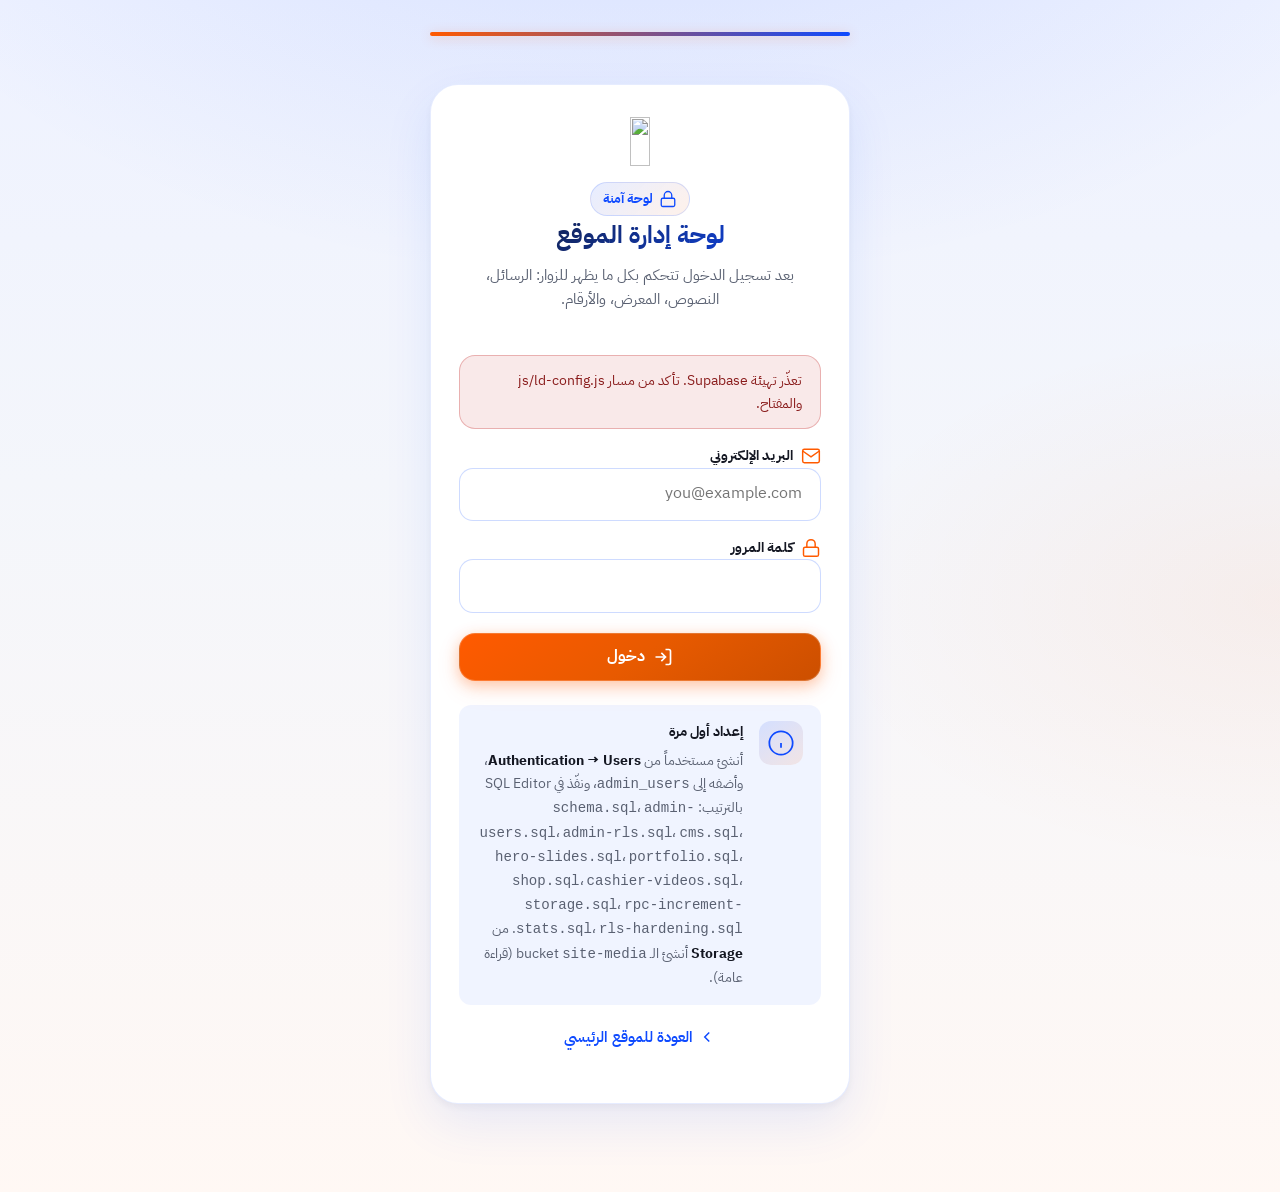
==== commit 5831110b: "Add files via upload" ====
--- a/LP .com/admin/index.html
+++ b/LP .com/admin/index.html
@@ -64,7 +64,7 @@
           </div>
           <div>
             <strong>إعداد أول مرة</strong>
-            <p>أنشئ مستخدماً من <strong>Authentication → Users</strong>، ونفّذ في SQL Editor بالترتيب: <code>schema.sql</code>، <code>admin-rls.sql</code>، <code>cms.sql</code>، <code>portfolio.sql</code>، <code>shop.sql</code>، <code>cashier-videos.sql</code>، <code>storage.sql</code>، <code>rpc-increment-stats.sql</code>. من <strong>Storage</strong> أنشئ الـ bucket <code>site-media</code> (قراءة عامة).</p>
+            <p>أنشئ مستخدماً من <strong>Authentication → Users</strong>، وأضفه إلى <code>admin_users</code>، ونفّذ في SQL Editor بالترتيب: <code>schema.sql</code>، <code>admin-users.sql</code>، <code>admin-rls.sql</code>، <code>cms.sql</code>، <code>hero-slides.sql</code>، <code>portfolio.sql</code>، <code>shop.sql</code>، <code>cashier-videos.sql</code>، <code>storage.sql</code>، <code>rpc-increment-stats.sql</code>، <code>rls-hardening.sql</code>. من <strong>Storage</strong> أنشئ الـ bucket <code>site-media</code> (قراءة عامة).</p>
           </div>
         </div>
         <p class="admin-back-link">
@@ -107,6 +107,21 @@
       </header>
 
       <div class="admin-main">
+        <div class="admin-ux-banner" role="note">
+          <div class="admin-ux-banner-ico" aria-hidden="true">
+            <svg width="26" height="26" viewBox="0 0 24 24" fill="none" stroke="currentColor" stroke-width="1.75"><path d="M12 2l3.09 6.26L22 9.27l-5 4.87 1.18 6.88L12 17.77l-6.18 3.25L7 14.14 2 9.27l6.91-1.01L12 2z"/></svg>
+          </div>
+          <div class="admin-ux-banner-text">
+            <h3>لوحة بسيطة لتحديث الموقع</h3>
+            <p>اختر القسم من الأعلى، عبّئ الحقول بالعربية والکوردی، ثم احفظ. لا حاجة لمعرفة برمجية — الأيقونات توضّح كل إجراء.</p>
+            <ul class="admin-ux-banner-list">
+              <li><strong>إضافة:</strong> زر برتقالي بعلامة +</li>
+              <li><strong>تعديل / حذف / ترتيب:</strong> أيقونات القلم، سلة المهملات، والأسهم بجانب كل صف</li>
+              <li><strong>صور:</strong> منطقة مُحددة بالنقاط — انقر أو اسحب الملف إليها</li>
+            </ul>
+          </div>
+        </div>
+
         <!-- خريطة بصرية: العلاقة بين الأقسام والصفحة الرئيسية -->
         <section class="admin-card admin-map-card" aria-labelledby="admin-map-title">
           <div class="admin-map-intro">
@@ -135,6 +150,14 @@
               <span class="admin-map-node-hint">عناوين وقوائم</span>
             </button>
 
+            <button type="button" class="admin-map-node admin-map-node--hero" data-map-tab="hero" title="سلايدر الصفحة الرئيسية">
+              <span class="admin-map-node-ico" aria-hidden="true">
+                <svg width="32" height="32" viewBox="0 0 24 24" fill="none" stroke="currentColor" stroke-width="1.5"><rect x="2" y="5" width="20" height="14" rx="2"/><path d="M7 15l3-3 3 3 4-5"/></svg>
+              </span>
+              <span class="admin-map-node-title">Hero</span>
+              <span class="admin-map-node-hint">سلايدر علوي</span>
+            </button>
+
             <div class="admin-map-hub" aria-hidden="true">
               <div class="admin-map-hub-ring">
                 <svg width="40" height="40" viewBox="0 0 24 24" fill="none" stroke="currentColor" stroke-width="1.25"><circle cx="12" cy="12" r="10"/><path d="M2 12h20M12 2a15 15 0 014 10 15 15 0 01-4 10 15 15 0 01-4-10 15 15 0 014-10z"/></svg>
@@ -163,6 +186,7 @@
           <ul class="admin-flow-legend">
             <li><span class="admin-flow-dot admin-flow-dot--msg"></span> الرسائل لا تُعرض علناً — تبقى هنا فقط.</li>
             <li><span class="admin-flow-dot admin-flow-dot--cms"></span> «النصوص» تملأ تلقائياً أقسام الموقع (عربي + کوردی).</li>
+            <li><span class="admin-flow-dot admin-flow-dot--hero"></span> «سلايدر الـ Hero» = الشريط العلوي المتحرك في الصفحة الرئيسية.</li>
             <li><span class="admin-flow-dot admin-flow-dot--stats"></span> «الأرقام» = القيم في بطاقات الإحصائيات والشريط الرقمي.</li>
             <li><span class="admin-flow-dot admin-flow-dot--pf"></span> «المعرض» يظهر كبطاقات منزلقة عند تفعيل النشر.</li>
           </ul>
@@ -183,6 +207,10 @@
             <button type="button" class="admin-tab" role="tab" aria-selected="false" data-tab="cms" id="tab-cms">
               <span class="admin-tab-ico" aria-hidden="true"><svg width="22" height="22" viewBox="0 0 24 24" fill="none" stroke="currentColor" stroke-width="1.75"><path d="M14 2H6a2 2 0 00-2 2v16a2 2 0 002 2h12a2 2 0 002-2V8z"/><path d="M14 2v6h6M16 13H8M16 17H8M10 9H8"/></svg></span>
               <span class="admin-tab-text"><span class="admin-tab-title">محتوى الموقع</span><span class="admin-tab-desc">كل النصوص والعناوين</span></span>
+            </button>
+            <button type="button" class="admin-tab" role="tab" aria-selected="false" data-tab="hero" id="tab-hero">
+              <span class="admin-tab-ico" aria-hidden="true"><svg width="22" height="22" viewBox="0 0 24 24" fill="none" stroke="currentColor" stroke-width="1.75"><rect x="2" y="5" width="20" height="14" rx="2"/><path d="M7 15l3-3 3 3 4-5"/></svg></span>
+              <span class="admin-tab-text"><span class="admin-tab-title">سلايدر Hero</span><span class="admin-tab-desc">الشريط العلوي المتحرك</span></span>
             </button>
             <button type="button" class="admin-tab" role="tab" aria-selected="false" data-tab="portfolio" id="tab-portfolio">
               <span class="admin-tab-ico" aria-hidden="true"><svg width="22" height="22" viewBox="0 0 24 24" fill="none" stroke="currentColor" stroke-width="1.75"><rect x="3" y="5" width="18" height="14" rx="2"/><circle cx="8.5" cy="11" r="2"/><path d="M21 15l-5-5L5 21"/></svg></span>
@@ -260,7 +288,10 @@
               <span>لصق كائن JSON للمفاتيح <code>مفتاح: { ar, ckb }</code> — يُدمج مع الحقول عند الحفظ</span>
               <textarea id="cms-json-raw" class="cms-json-area" rows="8" placeholder='{ "meta.title": { "ar": "...", "ckb": "..." } }'></textarea>
             </label>
-            <button type="button" class="btn btn-ghost btn-sm" id="btn-cms-apply-json">تطبيق على الحقول</button>
+            <button type="button" class="btn btn-ghost btn-sm" id="btn-cms-apply-json">
+              <svg class="admin-ico-btn" width="16" height="16" viewBox="0 0 24 24" fill="none" stroke="currentColor" stroke-width="2" aria-hidden="true"><polyline points="16 3 21 3 21 8"/><line x1="4" y1="20" x2="21" y2="3"/><polyline points="21 16 21 21 16 21"/><line x1="15" y1="15" x2="21" y2="21"/><line x1="4" y1="4" x2="9" y2="9"/></svg>
+              تطبيق على الحقول
+            </button>
           </details>
           <div class="stat-actions">
             <button type="button" class="btn btn-primary" id="btn-cms-save">
@@ -268,6 +299,96 @@
               حفظ المحتوى
             </button>
           </div>
+        </section>
+
+        <section class="admin-card admin-panel" data-panel="hero" id="panel-hero" hidden role="tabpanel" aria-labelledby="tab-hero">
+          <div class="admin-panel-head">
+            <span class="admin-panel-ico admin-panel-ico--hero" aria-hidden="true">
+              <svg width="28" height="28" viewBox="0 0 24 24" fill="none" stroke="currentColor" stroke-width="1.5"><rect x="2" y="5" width="20" height="14" rx="2"/><path d="M7 15l3-3 3 3 4-5"/></svg>
+            </span>
+            <div>
+              <h2 class="admin-panel-title">سلايدر الصفحة الرئيسية (Hero)</h2>
+              <p class="admin-panel-sub">يظهر أعلى الصفحة الرئيسية مع الأسهم والنقاط. نفّذ <code>supabase/hero-slides.sql</code> إن لم يكن الجدول موجوداً. الصور تُرفع إلى <code>site-media/hero/</code>.</p>
+            </div>
+          </div>
+          <p id="hs-msg" class="admin-msg" role="status" hidden></p>
+          <div class="pf-toolbar">
+            <button type="button" class="btn btn-primary btn-sm" id="btn-new-hero">
+              <svg width="18" height="18" viewBox="0 0 24 24" fill="none" stroke="currentColor" stroke-width="2" aria-hidden="true"><path d="M12 5v14M5 12h14"/></svg>
+              شريحة جديدة
+            </button>
+          </div>
+          <div id="hero-slide-editor" class="portfolio-editor" hidden>
+            <input type="hidden" id="hs-id" value="" />
+            <div class="pf-grid">
+              <label class="pf-field">
+                <span>ترتيب العرض</span>
+                <input type="number" id="hs-sort" value="0" min="0" step="1" />
+              </label>
+              <label class="pf-field pf-check">
+                <input type="checkbox" id="hs-published" checked />
+                <span>منشور على الموقع</span>
+              </label>
+            </div>
+            <div class="pf-lang-block">
+              <h4 class="pf-sub"><span class="pf-lang-flag" aria-hidden="true">ع</span> عربي</h4>
+              <label class="pf-field"><span>سطر علوي (kicker)</span><input type="text" id="hs-kicker-ar" /></label>
+              <label class="pf-field"><span>العنوان الرئيسي</span><input type="text" id="hs-title-ar" /></label>
+              <label class="pf-field"><span>الوصف</span><textarea id="hs-desc-ar" rows="3"></textarea></label>
+              <label class="pf-field"><span>زر أساسي — نص</span><input type="text" id="hs-pri-text-ar" placeholder="اطلب استشارة" /></label>
+              <label class="pf-field"><span>زر ثانوي — نص</span><input type="text" id="hs-sec-text-ar" placeholder="تصفح الأعمال" /></label>
+              <label class="pf-field"><span>تسمية الصورة المميزة</span><input type="text" id="hs-label-ar" placeholder="Laptop Duhok" /></label>
+            </div>
+            <div class="pf-lang-block">
+              <h4 class="pf-sub"><span class="pf-lang-flag pf-lang-flag--ckb" aria-hidden="true">ک</span> کوردی</h4>
+              <label class="pf-field"><span>سەرەوە</span><input type="text" id="hs-kicker-ckb" /></label>
+              <label class="pf-field"><span>ناونیشان</span><input type="text" id="hs-title-ckb" /></label>
+              <label class="pf-field"><span>وەسف</span><textarea id="hs-desc-ckb" rows="3"></textarea></label>
+              <label class="pf-field"><span>دوگمەی سەرەکی</span><input type="text" id="hs-pri-text-ckb" /></label>
+              <label class="pf-field"><span>دوگمەی دووەم</span><input type="text" id="hs-sec-text-ckb" /></label>
+              <label class="pf-field"><span>ناونیشانی وێنە</span><input type="text" id="hs-label-ckb" /></label>
+            </div>
+            <div class="pf-grid">
+              <label class="pf-field">
+                <span>رابط الزر الأساسي</span>
+                <input type="text" id="hs-pri-url" placeholder="#contact أو https://…" />
+              </label>
+              <label class="pf-field">
+                <span>رابط الزر الثانوي</span>
+                <input type="text" id="hs-sec-url" placeholder="#portfolio" />
+              </label>
+            </div>
+            <label class="pf-field">
+              <span>خلفية مخصصة (CSS اختياري) — يُطبَّق على تدرج الـ Hero. اتركه فارغاً للافتراضي.</span>
+              <textarea id="hs-bg-css" rows="2" placeholder="linear-gradient(135deg, #0e4aff 0%, #6b2d8a 100%)"></textarea>
+            </label>
+            <div class="pf-field">
+              <span class="pf-label-with-ico">
+                <svg width="18" height="18" viewBox="0 0 24 24" fill="none" stroke="currentColor" stroke-width="1.75" aria-hidden="true"><rect x="3" y="3" width="18" height="18" rx="2" ry="2"/><circle cx="8.5" cy="8.5" r="1.5"/><polyline points="21 15 16 10 5 21"/></svg>
+                صورة البطاقة الجانبية
+              </span>
+              <label class="admin-upload" for="hs-file">
+                <input type="file" id="hs-file" class="admin-upload-input" accept="image/jpeg,image/png,image/webp,image/gif" />
+                <span class="admin-upload-ui">
+                  <svg width="32" height="32" viewBox="0 0 24 24" fill="none" stroke="currentColor" stroke-width="1.6" aria-hidden="true"><path d="M21 15v4a2 2 0 0 1-2 2H5a2 2 0 0 1-2-2v-4"/><polyline points="17 8 12 3 7 8"/><line x1="12" y1="3" x2="12" y2="15"/></svg>
+                  <span class="admin-upload-title">اسحب الصورة هنا أو انقر للاختيار</span>
+                  <span class="admin-upload-hint">JPG أو PNG أو WebP أو GIF — يُفضّل صورة أفقية واضحة للبطاقة الجانبية.</span>
+                </span>
+              </label>
+            </div>
+            <div id="hs-current-img" class="pf-current-img"></div>
+            <div class="pf-form-actions">
+              <button type="button" class="btn btn-primary" id="hs-save">
+                <svg class="admin-ico-btn" width="18" height="18" viewBox="0 0 24 24" fill="none" stroke="currentColor" stroke-width="2" aria-hidden="true"><path d="M19 21H5a2 2 0 0 1-2-2V5a2 2 0 0 1 2-2h11l5 5v11a2 2 0 0 1-2 2z"/><polyline points="17 21 17 13 7 13 7 21"/><polyline points="7 3 7 8 15 8"/></svg>
+                حفظ الشريحة
+              </button>
+              <button type="button" class="btn btn-ghost" id="hs-cancel">
+                <svg class="admin-ico-btn" width="17" height="17" viewBox="0 0 24 24" fill="none" stroke="currentColor" stroke-width="2" aria-hidden="true"><line x1="18" y1="6" x2="6" y2="18"/><line x1="6" y1="6" x2="18" y2="18"/></svg>
+                إلغاء
+              </button>
+            </div>
+          </div>
+          <div id="hero-list-host"></div>
         </section>
 
         <section class="admin-card admin-panel" data-panel="portfolio" id="panel-portfolio" hidden role="tabpanel" aria-labelledby="tab-portfolio">
@@ -341,20 +462,30 @@
               <label class="pf-field"><span>وەسف</span><textarea id="pf-desc-ckb" rows="3"></textarea></label>
               <label class="pf-field"><span>تایبەتمەندی (هەر دێڕێک لە دێڕێکدا)</span><textarea id="pf-specs-ckb" rows="3"></textarea></label>
             </div>
-            <label class="pf-field">
+            <div class="pf-field">
               <span class="pf-label-with-ico">
                 <svg width="18" height="18" viewBox="0 0 24 24" fill="none" stroke="currentColor" stroke-width="1.75" aria-hidden="true"><rect x="3" y="5" width="18" height="14" rx="2"/><circle cx="8.5" cy="11" r="2"/><path d="M21 15l-5-5L5 21"/></svg>
-                صورة الغلاف (JPG / PNG / WebP — حتى 5 ميجا)
-              </span>
-              <input type="file" id="pf-file" accept="image/jpeg,image/png,image/webp,image/gif" />
-            </label>
+                صورة الغلاف
+              </span>
+              <label class="admin-upload" for="pf-file">
+                <input type="file" id="pf-file" class="admin-upload-input" accept="image/jpeg,image/png,image/webp,image/gif" />
+                <span class="admin-upload-ui">
+                  <svg width="32" height="32" viewBox="0 0 24 24" fill="none" stroke="currentColor" stroke-width="1.6" aria-hidden="true"><path d="M21 15v4a2 2 0 0 1-2 2H5a2 2 0 0 1-2-2v-4"/><polyline points="17 8 12 3 7 8"/><line x1="12" y1="3" x2="12" y2="15"/></svg>
+                  <span class="admin-upload-title">رفع صورة غلاف المشروع</span>
+                  <span class="admin-upload-hint">JPG أو PNG أو WebP أو GIF — حتى حدود التخزين في Supabase (عادة 5 ميجا).</span>
+                </span>
+              </label>
+            </div>
             <div id="pf-current-img" class="pf-current-img"></div>
             <div class="pf-form-actions">
               <button type="button" class="btn btn-primary" id="pf-save">
                 <svg width="18" height="18" viewBox="0 0 24 24" fill="none" stroke="currentColor" stroke-width="2" aria-hidden="true"><path d="M19 21H5a2 2 0 01-2-2V5a2 2 0 012-2h11l5 5v11a2 2 0 01-2 2z"/><path d="M17 21v-8H7v8M7 3v5h8"/></svg>
                 حفظ
               </button>
-              <button type="button" class="btn btn-ghost" id="pf-cancel">إلغاء</button>
+              <button type="button" class="btn btn-ghost" id="pf-cancel">
+                <svg class="admin-ico-btn" width="17" height="17" viewBox="0 0 24 24" fill="none" stroke="currentColor" stroke-width="2" aria-hidden="true"><line x1="18" y1="6" x2="6" y2="18"/><line x1="6" y1="6" x2="18" y2="18"/></svg>
+                إلغاء
+              </button>
             </div>
           </div>
           <div id="portfolio-list-host"></div>
@@ -415,8 +546,14 @@
               <label class="pf-field"><span>ناوی تاب</span><input type="text" id="sc-name-ckb" /></label>
             </div>
             <div class="pf-form-actions">
-              <button type="button" class="btn btn-primary" id="sc-save">حفظ التصنيف</button>
-              <button type="button" class="btn btn-ghost" id="sc-cancel">إلغاء</button>
+              <button type="button" class="btn btn-primary" id="sc-save">
+                <svg class="admin-ico-btn" width="18" height="18" viewBox="0 0 24 24" fill="none" stroke="currentColor" stroke-width="2" aria-hidden="true"><path d="M19 21H5a2 2 0 0 1-2-2V5a2 2 0 0 1 2-2h11l5 5v11a2 2 0 0 1-2 2z"/><polyline points="17 21 17 13 7 13 7 21"/><polyline points="7 3 7 8 15 8"/></svg>
+                حفظ التصنيف
+              </button>
+              <button type="button" class="btn btn-ghost" id="sc-cancel">
+                <svg class="admin-ico-btn" width="17" height="17" viewBox="0 0 24 24" fill="none" stroke="currentColor" stroke-width="2" aria-hidden="true"><line x1="18" y1="6" x2="6" y2="18"/><line x1="6" y1="6" x2="18" y2="18"/></svg>
+                إلغاء
+              </button>
             </div>
           </div>
           <div id="shop-cat-list-host"></div>
@@ -460,17 +597,30 @@
               <label class="pf-field"><span>وەسف</span><textarea id="sp-desc-ckb" rows="3"></textarea></label>
               <label class="pf-field"><span>پێچەوان (ئارەزوومەندانە)</span><input type="text" id="sp-badge-ckb" /></label>
             </div>
-            <label class="pf-field">
+            <div class="pf-field">
               <span class="pf-label-with-ico">
                 <svg width="18" height="18" viewBox="0 0 24 24" fill="none" stroke="currentColor" stroke-width="1.75" aria-hidden="true"><rect x="3" y="5" width="18" height="14" rx="2"/><circle cx="8.5" cy="11" r="2"/><path d="M21 15l-5-5L5 21"/></svg>
-                صورة المنتج (JPG / PNG / WebP — حتى 5 ميجا)
-              </span>
-              <input type="file" id="sp-file" accept="image/jpeg,image/png,image/webp,image/gif" />
-            </label>
+                صورة المنتج
+              </span>
+              <label class="admin-upload" for="sp-file">
+                <input type="file" id="sp-file" class="admin-upload-input" accept="image/jpeg,image/png,image/webp,image/gif" />
+                <span class="admin-upload-ui">
+                  <svg width="32" height="32" viewBox="0 0 24 24" fill="none" stroke="currentColor" stroke-width="1.6" aria-hidden="true"><path d="M21 15v4a2 2 0 0 1-2 2H5a2 2 0 0 1-2-2v-4"/><polyline points="17 8 12 3 7 8"/><line x1="12" y1="3" x2="12" y2="15"/></svg>
+                  <span class="admin-upload-title">رفع صورة المنتج</span>
+                  <span class="admin-upload-hint">صورة مربعة أو عمودية واضحة — نفس الصيغ أعلاه.</span>
+                </span>
+              </label>
+            </div>
             <div id="sp-current-img" class="pf-current-img"></div>
             <div class="pf-form-actions">
-              <button type="button" class="btn btn-primary" id="sp-save">حفظ المنتج</button>
-              <button type="button" class="btn btn-ghost" id="sp-cancel">إلغاء</button>
+              <button type="button" class="btn btn-primary" id="sp-save">
+                <svg class="admin-ico-btn" width="18" height="18" viewBox="0 0 24 24" fill="none" stroke="currentColor" stroke-width="2" aria-hidden="true"><path d="M19 21H5a2 2 0 0 1-2-2V5a2 2 0 0 1 2-2h11l5 5v11a2 2 0 0 1-2 2z"/><polyline points="17 21 17 13 7 13 7 21"/><polyline points="7 3 7 8 15 8"/></svg>
+                حفظ المنتج
+              </button>
+              <button type="button" class="btn btn-ghost" id="sp-cancel">
+                <svg class="admin-ico-btn" width="17" height="17" viewBox="0 0 24 24" fill="none" stroke="currentColor" stroke-width="2" aria-hidden="true"><line x1="18" y1="6" x2="6" y2="18"/><line x1="6" y1="6" x2="18" y2="18"/></svg>
+                إلغاء
+              </button>
             </div>
           </div>
           <div id="shop-prod-list-host"></div>
@@ -483,7 +633,7 @@
             </span>
             <div>
               <h2 class="admin-panel-title">شروحات نظام الكاشير (يوتيوب)</h2>
-              <p class="admin-panel-sub">يظهر ما هو <strong>منشور</strong> في صفحة <a href="../cashier-tutorials.html" target="_blank" rel="noopener">cashier-tutorials.html</a>. الصق رابط الفيديو كاملاً أو معرف الـ 11 حرفاً فقط. نفّذ <code>supabase/cashier-videos.sql</code> إن لم يكن الجدول موجوداً.</p>
+              <p class="admin-panel-sub">يظهر ما هو <strong>منشور</strong> في صفحة <a href="../cashier-tutorials.html" target="_blank" rel="noopener">cashier-tutorials.html</a>. أدخل <strong>معرّف الفيديو فقط</strong> (11 حرفاً من صفحة يوتيوب). نفّذ <code>supabase/cashier-videos.sql</code> إن لم يكن الجدول موجوداً.</p>
             </div>
           </div>
           <p id="cv-msg" class="admin-msg" role="status" hidden></p>
@@ -498,9 +648,20 @@
             <label class="pf-field">
               <span class="pf-label-with-ico">
                 <svg width="18" height="18" viewBox="0 0 24 24" fill="currentColor" aria-hidden="true"><path d="M23.498 6.186a3.016 3.016 0 00-2.122-2.136C19.505 3.545 12 3.545 12 3.545s-7.505 0-9.377.505A3.017 3.017 0 00.502 6.186C0 8.07 0 12 0 12s0 3.93.502 5.814a3.016 3.016 0 002.122 2.136c1.871.505 9.376.505 9.376.505s7.505 0 9.377-.505a3.015 3.015 0 002.122-2.136C24 15.93 24 12 24 12s0-3.93-.502-5.814zM9.545 15.568V8.432L15.818 12l-6.273 3.568z"/></svg>
-                رابط يوتيوب أو المعرف
-              </span>
-              <input type="text" id="cv-youtube" placeholder="https://www.youtube.com/watch?v=… أو dQw4w9WgXcQ" dir="ltr" />
+                معرّف الفيديو (Video ID)
+              </span>
+              <input
+                type="text"
+                id="cv-youtube"
+                placeholder="mdpefNOFqoM"
+                dir="ltr"
+                autocomplete="off"
+                spellcheck="false"
+                maxlength="11"
+                inputmode="text"
+                aria-describedby="cv-youtube-hint"
+              />
+              <span id="cv-youtube-hint" class="pf-hint">11 حرفاً (أحرف إنجليزية وأرقام و _ و -) — من الرابط بعد <code>v=</code> أو من شريط العنوان لصفحة الفيديو.</span>
             </label>
             <div class="pf-grid pf-grid--cashier">
               <label class="pf-field">
@@ -537,8 +698,14 @@
               <label class="pf-field"><span>وەسف</span><textarea id="cv-desc-ckb" rows="3"></textarea></label>
             </div>
             <div class="pf-form-actions">
-              <button type="button" class="btn btn-primary" id="cv-save">حفظ</button>
-              <button type="button" class="btn btn-ghost" id="cv-cancel">إلغاء</button>
+              <button type="button" class="btn btn-primary" id="cv-save">
+                <svg class="admin-ico-btn" width="18" height="18" viewBox="0 0 24 24" fill="none" stroke="currentColor" stroke-width="2" aria-hidden="true"><path d="M19 21H5a2 2 0 0 1-2-2V5a2 2 0 0 1 2-2h11l5 5v11a2 2 0 0 1-2 2z"/><polyline points="17 21 17 13 7 13 7 21"/><polyline points="7 3 7 8 15 8"/></svg>
+                حفظ الفيديو
+              </button>
+              <button type="button" class="btn btn-ghost" id="cv-cancel">
+                <svg class="admin-ico-btn" width="17" height="17" viewBox="0 0 24 24" fill="none" stroke="currentColor" stroke-width="2" aria-hidden="true"><line x1="18" y1="6" x2="6" y2="18"/><line x1="6" y1="6" x2="18" y2="18"/></svg>
+                إلغاء
+              </button>
             </div>
           </div>
           <div id="cashier-list-host"></div>
@@ -570,10 +737,13 @@
   <script src="https://cdn.jsdelivr.net/npm/@supabase/supabase-js@2.49.1/dist/umd/supabase.min.js"></script>
   <script src="../js/ld-config.js"></script>
   <script src="../js/cms-keys.js"></script>
+  <script src="admin-icons.js"></script>
   <script src="admin.js"></script>
   <script src="cms-panel.js"></script>
   <script src="portfolio-panel.js"></script>
   <script src="shop-panel.js"></script>
+  <script src="../js/youtube-utils.js"></script>
   <script src="cashier-panel.js"></script>
+  <script src="hero-panel.js"></script>
 </body>
 </html>
--- a/LP .com/admin/admin.css
+++ b/LP .com/admin/admin.css
@@ -7,11 +7,14 @@
   --text: #141722;
   --text-muted: #5a6172;
   --danger: #c42b2b;
-  --radius: 14px;
-  --radius-lg: 20px;
+  --radius: 18px;
+  --radius-md: 16px;
+  --radius-lg: 24px;
+  --radius-xl: 28px;
+  --radius-pill: 999px;
   --font: "IBM Plex Sans Arabic", "Noto Sans Arabic", system-ui, sans-serif;
-  --shadow-sm: 0 2px 8px rgba(15, 23, 42, 0.05), 0 8px 24px rgba(14, 74, 255, 0.06);
-  --shadow-card: 0 2px 4px rgba(15, 23, 42, 0.03), 0 16px 48px rgba(14, 74, 255, 0.08);
+  --shadow-sm: 0 2px 10px rgba(15, 23, 42, 0.06), 0 10px 32px rgba(14, 74, 255, 0.07);
+  --shadow-card: 0 4px 6px rgba(15, 23, 42, 0.04), 0 20px 50px rgba(14, 74, 255, 0.09);
   --ease-soft: cubic-bezier(0.4, 0, 0.2, 1);
 }
 
@@ -263,8 +266,8 @@
 /* بطاقات */
 .admin-card {
   background: var(--surface);
-  border-radius: var(--radius-lg);
-  padding: 1.5rem 1.65rem;
+  border-radius: var(--radius-xl);
+  padding: 1.5rem 1.75rem;
   box-shadow: var(--shadow-card);
   border: 1px solid rgba(14, 74, 255, 0.1);
   margin-bottom: 0;
@@ -302,12 +305,12 @@
 
 .admin-panel-ico {
   flex-shrink: 0;
-  width: 52px;
-  height: 52px;
+  width: 56px;
+  height: 56px;
   display: flex;
   align-items: center;
   justify-content: center;
-  border-radius: 14px;
+  border-radius: 18px;
   color: #fff;
 }
 
@@ -319,6 +322,11 @@
 .admin-panel-ico--cms {
   background: linear-gradient(145deg, #2a5cff, var(--brand-orange));
   box-shadow: 0 4px 14px rgba(255, 90, 0, 0.2);
+}
+
+.admin-panel-ico--hero {
+  background: linear-gradient(145deg, #7c3aed, var(--brand-blue));
+  box-shadow: 0 4px 14px rgba(124, 58, 237, 0.22);
 }
 
 .admin-panel-ico--pf {
@@ -419,14 +427,14 @@
   display: inline-flex;
   align-items: center;
   justify-content: center;
-  gap: 0.35rem;
-  padding: 0.65rem 1.25rem;
-  border-radius: 10px;
+  gap: 0.45rem;
+  padding: 0.65rem 1.35rem;
+  border-radius: var(--radius-md);
   font: inherit;
   font-weight: 700;
   cursor: pointer;
   border: none;
-  transition: transform 0.15s ease, box-shadow 0.15s ease;
+  transition: transform 0.15s ease, box-shadow 0.15s ease, background 0.15s ease;
 }
 
 .btn:disabled {
@@ -449,6 +457,12 @@
   background: #fff;
   color: var(--brand-blue);
   border: 1px solid rgba(14, 74, 255, 0.25);
+}
+
+.btn-ghost:hover:not(:disabled) {
+  background: rgba(14, 74, 255, 0.07);
+  border-color: rgba(14, 74, 255, 0.4);
+  transform: translateY(-1px);
 }
 
 .btn-danger {
@@ -460,13 +474,21 @@
 }
 
 .btn-sm {
-  padding: 0.45rem 0.85rem;
+  padding: 0.5rem 0.95rem;
   font-size: 0.875rem;
+  border-radius: 14px;
+  gap: 0.4rem;
+}
+
+.admin-ico-btn {
+  flex-shrink: 0;
+  display: block;
+  vertical-align: middle;
 }
 
 .admin-msg {
-  padding: 0.75rem 1rem;
-  border-radius: 10px;
+  padding: 0.8rem 1.1rem;
+  border-radius: var(--radius-md);
   margin-bottom: 1rem;
   font-size: 0.9rem;
 }
@@ -542,6 +564,11 @@
 
 .admin-map-node--cms {
   grid-column: 3;
+  grid-row: 1;
+}
+
+.admin-map-node--hero {
+  grid-column: 2;
   grid-row: 1;
 }
 
@@ -604,6 +631,10 @@
   color: #2a5cff;
 }
 
+.admin-map-node--hero .admin-map-node-ico {
+  color: #7c3aed;
+}
+
 .admin-map-node--stats .admin-map-node-ico {
   color: var(--brand-orange);
 }
@@ -694,6 +725,9 @@
 .admin-flow-dot--cms {
   background: #5a7cff;
 }
+.admin-flow-dot--hero {
+  background: linear-gradient(135deg, #7c3aed, #0e4aff);
+}
 .admin-flow-dot--stats {
   background: var(--brand-orange);
 }
@@ -752,7 +786,7 @@
   display: flex;
   align-items: center;
   justify-content: center;
-  border-radius: 12px;
+  border-radius: 14px;
   background: linear-gradient(145deg, rgba(14, 74, 255, 0.1), rgba(255, 90, 0, 0.08));
   color: var(--brand-blue);
 }
@@ -1177,6 +1211,21 @@
   font-size: 0.88rem;
 }
 
+.pf-field .pf-hint {
+  font-weight: 400;
+  font-size: 0.78rem;
+  line-height: 1.45;
+  color: rgba(15, 23, 42, 0.65);
+  margin: 0;
+}
+
+.pf-field .pf-hint code {
+  font-size: 0.85em;
+  padding: 0.1em 0.35em;
+  border-radius: 4px;
+  background: rgba(14, 74, 255, 0.08);
+}
+
 .pf-field input[type="text"],
 .pf-field input[type="number"],
 .pf-field select,
@@ -1337,3 +1386,211 @@
     max-width: 9rem;
   }
 }
+
+/* ——— تجربة مستخدم مبسّطة: ترحيب، مدخلات ناعمة، رفع صور ——— */
+.admin-ux-banner {
+  display: flex;
+  align-items: flex-start;
+  gap: 1rem;
+  padding: 1.1rem 1.25rem;
+  border-radius: var(--radius-lg);
+  background: linear-gradient(135deg, rgba(14, 74, 255, 0.09), rgba(255, 90, 0, 0.07));
+  border: 1px solid rgba(14, 74, 255, 0.14);
+  box-shadow: 0 4px 20px rgba(14, 74, 255, 0.06);
+  margin-bottom: 1.35rem;
+}
+
+.admin-ux-banner-ico {
+  flex-shrink: 0;
+  width: 48px;
+  height: 48px;
+  display: flex;
+  align-items: center;
+  justify-content: center;
+  border-radius: 16px;
+  background: linear-gradient(145deg, #fff, rgba(14, 74, 255, 0.08));
+  color: var(--brand-blue);
+  border: 1px solid rgba(14, 74, 255, 0.12);
+}
+
+.admin-ux-banner-text h3 {
+  margin: 0 0 0.35rem;
+  font-size: 1.05rem;
+  font-weight: 800;
+  color: var(--text);
+}
+
+.admin-ux-banner-text p {
+  margin: 0;
+  font-size: 0.88rem;
+  line-height: 1.65;
+  color: var(--text-muted);
+}
+
+.admin-ux-banner-list {
+  margin: 0.5rem 0 0;
+  padding-inline-start: 1.1rem;
+  font-size: 0.84rem;
+  color: var(--text-muted);
+  line-height: 1.7;
+}
+
+.admin-ux-banner-list li {
+  margin-bottom: 0.25rem;
+}
+
+.admin-site-header {
+  border-radius: var(--radius-xl);
+}
+
+.login-panel.admin-card {
+  border-radius: var(--radius-xl);
+  padding: 2rem 1.75rem;
+}
+
+.admin-form input[type="email"],
+.admin-form input[type="password"],
+.admin-form input[type="number"] {
+  border-radius: 14px;
+  padding: 0.8rem 1.1rem;
+}
+
+.msg-table-wrap {
+  border-radius: var(--radius-md);
+  overflow: hidden;
+  border: 1px solid rgba(14, 74, 255, 0.1);
+}
+
+.msg-table {
+  border-radius: var(--radius-md);
+}
+
+.msg-table thead th {
+  background: linear-gradient(180deg, rgba(14, 74, 255, 0.08), rgba(14, 74, 255, 0.04));
+  font-weight: 800;
+  font-size: 0.82rem;
+}
+
+.pf-actions,
+.cv-actions {
+  display: flex;
+  flex-wrap: wrap;
+  align-items: center;
+  gap: 0.4rem;
+  justify-content: flex-end;
+}
+
+.stat-field-inner input[type="number"] {
+  border-radius: 14px;
+  padding: 0.55rem 0.85rem;
+  border: 1px solid rgba(14, 74, 255, 0.2);
+  transition: border-color 0.15s, box-shadow 0.15s;
+}
+
+.stat-field-inner input[type="number"]:focus {
+  outline: none;
+  border-color: var(--brand-blue);
+  box-shadow: 0 0 0 3px rgba(14, 74, 255, 0.15);
+}
+
+.cms-ta,
+.cms-json-area {
+  border-radius: 14px;
+  padding: 0.65rem 0.9rem;
+}
+
+.pf-field input[type="text"],
+.pf-field input[type="number"],
+.pf-field select,
+.pf-field textarea {
+  border-radius: 14px;
+  padding: 0.6rem 0.9rem;
+  transition: border-color 0.15s, box-shadow 0.15s;
+}
+
+.pf-field input:focus,
+.pf-field select:focus,
+.pf-field textarea:focus {
+  outline: none;
+  border-color: var(--brand-blue);
+  box-shadow: 0 0 0 3px rgba(14, 74, 255, 0.12);
+}
+
+.portfolio-editor {
+  border-radius: var(--radius-lg);
+  background: linear-gradient(165deg, rgba(14, 74, 255, 0.06) 0%, rgba(255, 255, 255, 0.9) 100%);
+}
+
+/* منطقة رفع الصور — واضحة دون خبرة تقنية */
+.admin-upload {
+  display: block;
+  cursor: pointer;
+  position: relative;
+  border: 2px dashed rgba(14, 74, 255, 0.28);
+  border-radius: var(--radius-lg);
+  padding: 0;
+  margin: 0.35rem 0 0.75rem;
+  transition: border-color 0.2s var(--ease-soft), background 0.2s, box-shadow 0.2s;
+  background: rgba(14, 74, 255, 0.03);
+}
+
+.admin-upload:hover {
+  border-color: rgba(14, 74, 255, 0.55);
+  background: rgba(14, 74, 255, 0.06);
+  box-shadow: 0 4px 20px rgba(14, 74, 255, 0.08);
+}
+
+.admin-upload:focus-within {
+  border-color: var(--brand-blue);
+  box-shadow: 0 0 0 3px rgba(14, 74, 255, 0.15);
+}
+
+.admin-upload-input {
+  position: absolute;
+  width: 1px;
+  height: 1px;
+  padding: 0;
+  margin: -1px;
+  overflow: hidden;
+  clip: rect(0, 0, 0, 0);
+  white-space: nowrap;
+  border: 0;
+}
+
+.admin-upload-ui {
+  display: flex;
+  flex-direction: column;
+  align-items: center;
+  justify-content: center;
+  gap: 0.5rem;
+  padding: 1.35rem 1rem;
+  text-align: center;
+  pointer-events: none;
+}
+
+.admin-upload-ui svg {
+  color: var(--brand-blue);
+  opacity: 0.9;
+}
+
+.admin-upload-title {
+  font-weight: 800;
+  font-size: 0.92rem;
+  color: var(--text);
+}
+
+.admin-upload-hint {
+  font-size: 0.78rem;
+  color: var(--text-muted);
+  line-height: 1.45;
+  max-width: 22rem;
+}
+
+.pf-toolbar .btn-primary {
+  border-radius: var(--radius-pill);
+  padding-inline: 1.15rem;
+}
+
+.admin-map-node {
+  border-radius: var(--radius-lg);
+}
